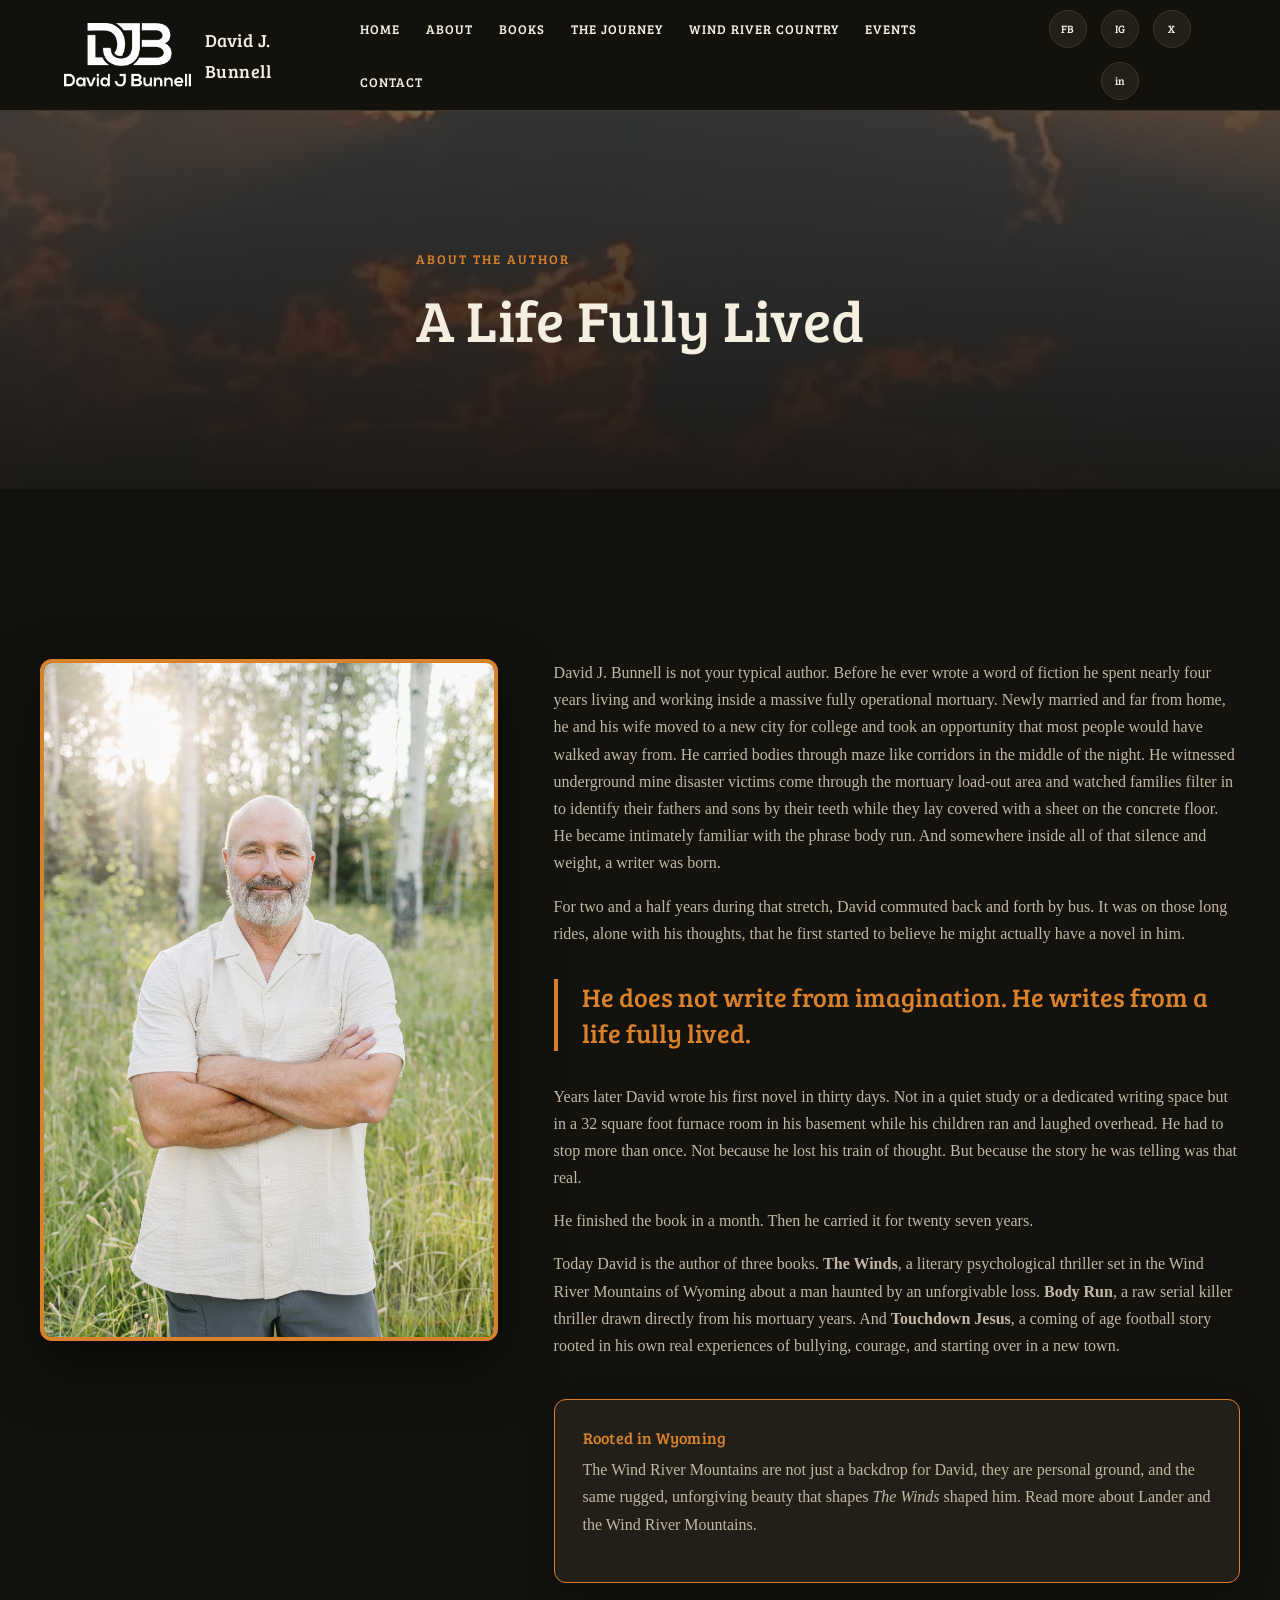
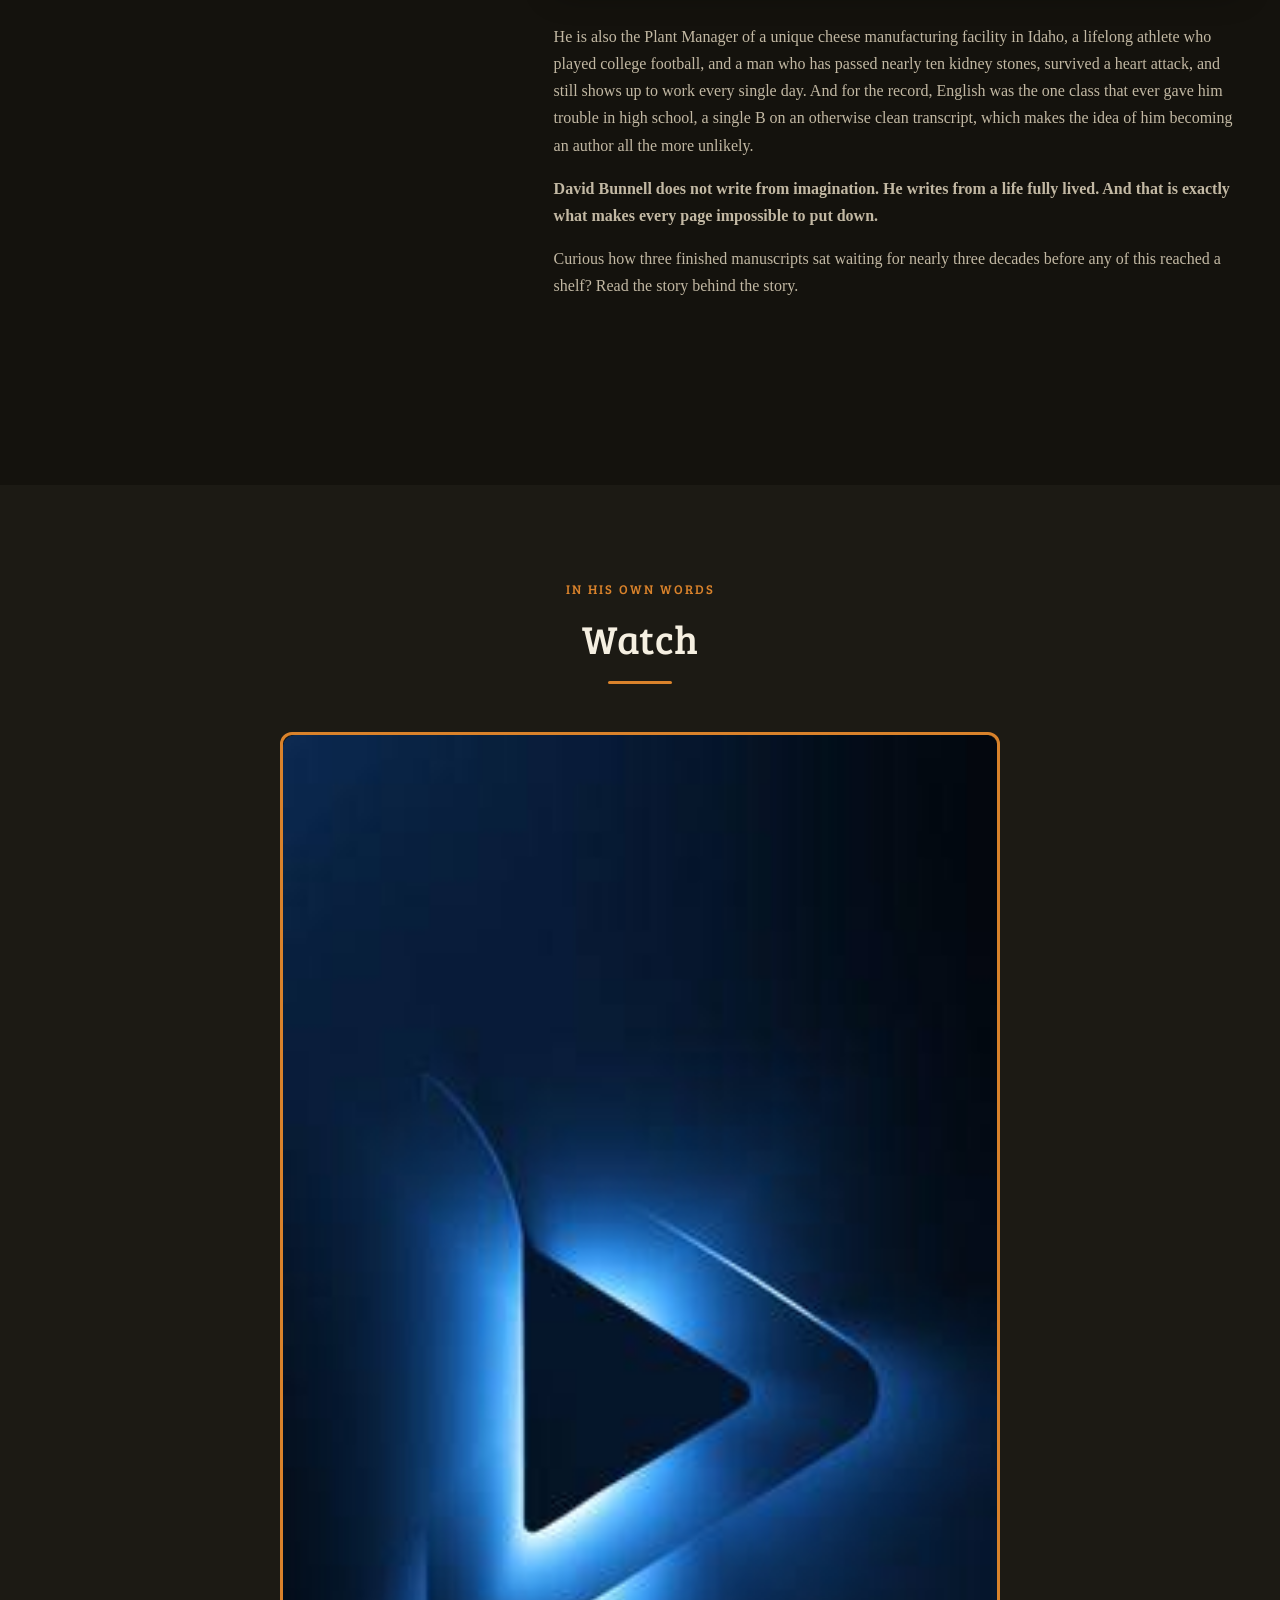
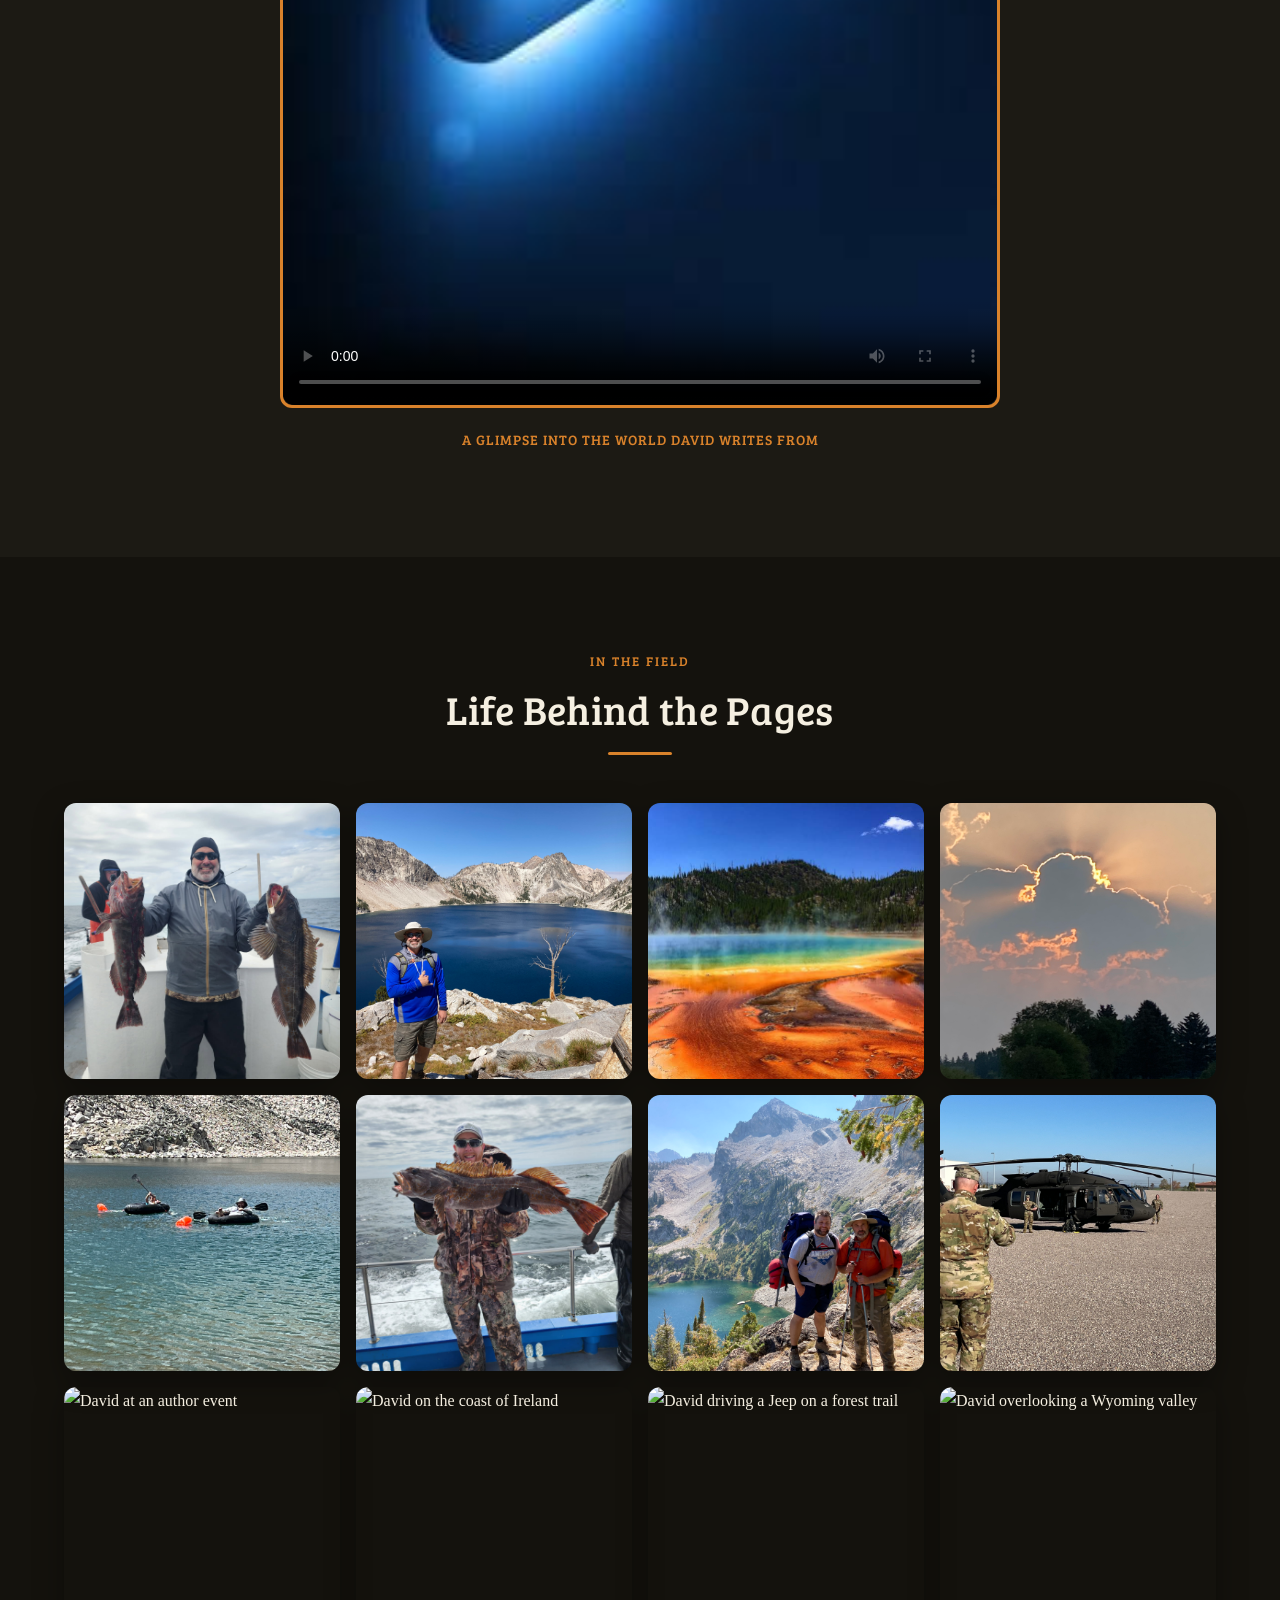
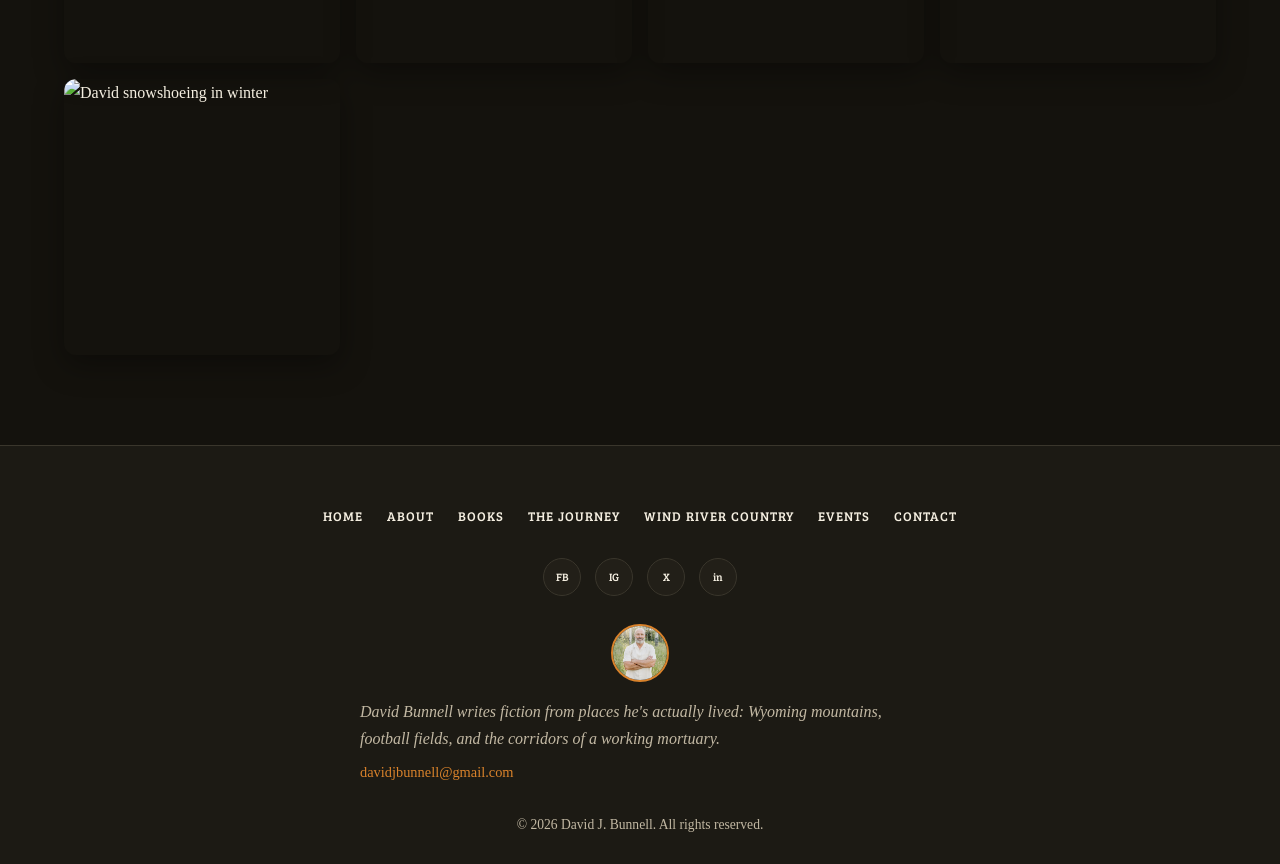
==== about.html @ b2208ab5 "Update about.html" ====
<!DOCTYPE html>
<html lang="en">
<head>
<meta charset="UTF-8">
<meta name="viewport" content="width=device-width, initial-scale=1.0">
<title>About David J. Bunnell | Author</title>
<meta name="description" content="From a working mortuary to the Wind River Mountains, the real life behind David J. Bunnell's novels.">
<link rel="stylesheet" href="styles.css">
</head>
<body>

<header class="site-header">
  <div class="container header-inner">
    <a href="index.html" class="logo">
      <img src="logo.png" alt="David J. Bunnell logo" class="logo-photo">
      <span class="logo-word">David J. Bunnell</span>
    </a>
    <nav class="main-nav" id="main-nav">
      <ul>
        <li><a href="index.html">Home</a></li>
        <li><a href="about.html">About</a></li>
        <li class="has-dropdown">
          <a href="books.html">Books</a>
          <ul class="dropdown">
            <li><a href="book-the-winds.html">The Winds</a></li>
            <li><a href="book-body-run.html">Body Run</a></li>
            <li><a href="book-touchdown-jesus.html">Touchdown Jesus</a></li>
          </ul>
        </li>
        <li><a href="the-journey.html">The Journey</a></li>
        <li><a href="lander-wind-rivers.html">Wind River Country</a></li>
        <li><a href="events.html">Events</a></li>
        <li><a href="contact.html">Contact</a></li>
      </ul>
    </nav>
    <div class="social-icons header-social">
      <a href="https://www.facebook.com/share/1HN6yEYTqN/?mibextid=wwXIfr" target="_blank" rel="noopener noreferrer">FB</a>
      <a href="https://www.instagram.com/authordavidbunnell?igsi=NWQ4emoxc3NoaTAx" target="_blank" rel="noopener noreferrer">IG</a>
      <a href="https://x.com/authorbunnell?s=11" target="_blank" rel="noopener noreferrer">X</a>
      <a href="https://www.linkedin.com/in/dave-bunnell-972948b?utm_source=share_via&utm_content=profile&utm_medium=member_ios" target="_blank" rel="noopener noreferrer">in</a>
    </div>
    <button class="hamburger" id="hamburger" aria-label="Toggle menu" aria-expanded="false">
      <span></span><span></span><span></span>
    </button>
  </div>
</header>

<section class="page-hero" style="background-image:url('wyoming-mountain-sunset.jpg');">
  <div class="container">
    <span class="eyebrow">About the Author</span>
    <h1>A Life Fully Lived</h1>
  </div>
</section>

<section>
  <div class="container about-hero reveal">
    <img src="david-bunnell-author-photo.png" alt="David J. Bunnell, author">
    <div>
      <p>David J. Bunnell is not your typical author. Before he ever wrote a word of fiction he spent nearly four years living and working inside a massive fully operational mortuary. Newly married and far from home, he and his wife moved to a new city for college and took an opportunity that most people would have walked away from. He carried bodies through maze like corridors in the middle of the night. He witnessed underground mine disaster victims come through the mortuary load-out area and watched families filter in to identify their fathers and sons by their teeth while they lay covered with a sheet on the concrete floor. He became intimately familiar with the phrase body run. And somewhere inside all of that silence and weight, a writer was born.</p>

      <p>For two and a half years during that stretch, David commuted back and forth by bus. It was on those long rides, alone with his thoughts, that he first started to believe he might actually have a novel in him.</p>

      <blockquote class="pull-quote">He does not write from imagination. He writes from a life fully lived.</blockquote>

      <p>Years later David wrote his first novel in thirty days. Not in a quiet study or a dedicated writing space but in a 32 square foot furnace room in his basement while his children ran and laughed overhead. He had to stop more than once. Not because he lost his train of thought. But because the story he was telling was that real.</p>

      <p>He finished the book in a month. Then he carried it for twenty seven years.</p>

      <p>Today David is the author of three books. <strong>The Winds</strong>, a literary psychological thriller set in the Wind River Mountains of Wyoming about a man haunted by an unforgivable loss. <strong>Body Run</strong>, a raw serial killer thriller drawn directly from his mortuary years. And <strong>Touchdown Jesus</strong>, a coming of age football story rooted in his own real experiences of bullying, courage, and starting over in a new town.</p>

      <div class="callout-box">
        <h4>Rooted in Wyoming</h4>
        <p>The Wind River Mountains are not just a backdrop for David, they are personal ground, and the same rugged, unforgiving beauty that shapes <em>The Winds</em> shaped him. <a href="lander-wind-rivers.html">Read more about Lander and the Wind River Mountains</a>.</p>
      </div>

      <p>He is also the Plant Manager of a unique cheese manufacturing facility in Idaho, a lifelong athlete who played college football, and a man who has passed nearly ten kidney stones, survived a heart attack, and still shows up to work every single day. And for the record, English was the one class that ever gave him trouble in high school, a single B on an otherwise clean transcript, which makes the idea of him becoming an author all the more unlikely.</p>

      <p><strong>David Bunnell does not write from imagination. He writes from a life fully lived. And that is exactly what makes every page impossible to put down.</strong></p>

      <p>Curious how three finished manuscripts sat waiting for nearly three decades before any of this reached a shelf? <a href="the-journey.html">Read the story behind the story</a>.</p>
    </div>
  </div>
</section>

<section class="section-alt">
  <div class="container reveal">
    <div class="section-head">
      <span class="eyebrow">In His Own Words</span>
      <h2>Watch</h2>
    </div>
    <div class="video-frame">
      <video controls preload="metadata" poster="vid.png">
        <source src="david.mp4" type="video/mp4">
        Your browser does not support the video tag.
      </video>
    </div>
    <p class="video-caption">A glimpse into the world David writes from</p>
  </div>
</section>

<section>
  <div class="container reveal">
    <div class="section-head">
      <span class="eyebrow">In the Field</span>
      <h2>Life Behind the Pages</h2>
    </div>
    <div class="gallery-grid">
      <img src="david-fishing-wyoming.jpg" alt="David fishing in Wyoming">
      <img src="david-backpacking-sawtooths.jpg" alt="Backpacking in the Sawtooths">
      <img src="yellowstone-rainbow.jpg" alt="Yellowstone rainbow">
      <img src="wyoming-mountain-sunset.jpg" alt="Wyoming mountain sunset">
      <img src="wind-river-mountains-landscape.jpg" alt="Wind River Mountains landscape">
      <img src="david-cheese-plant.jpg" alt="David at the cheese manufacturing plant">
      <img src="david-and-brother-outdoors.jpg" alt="David and his brother outdoors">
      <img src="wyoming-trail-landscape.jpg" alt="Wyoming trail landscape">
      <img src="david-suit-event.jpg" alt="David at an author event">
      <img src="david-ireland-beach.jpg" alt="David on the coast of Ireland">
      <img src="david-jeep-trail.jpg" alt="David driving a Jeep on a forest trail">
      <img src="david-mountain-overlook.jpg" alt="David overlooking a Wyoming valley">
      <img src="david-snowshoe-winter.jpg" alt="David snowshoeing in winter">
    </div>
  </div>
</section>

<footer class="site-footer">
  <div class="container footer-inner">
    <nav class="footer-nav">
      <ul>
        <li><a href="index.html">Home</a></li>
        <li><a href="about.html">About</a></li>
        <li><a href="books.html">Books</a></li>
        <li><a href="the-journey.html">The Journey</a></li>
        <li><a href="lander-wind-rivers.html">Wind River Country</a></li>
        <li><a href="events.html">Events</a></li>
        <li><a href="contact.html">Contact</a></li>
      </ul>
    </nav>
    <div class="social-icons">
      <a href="https://www.facebook.com/share/1HN6yEYTqN/?mibextid=wwXIfr" target="_blank" rel="noopener noreferrer">FB</a>
      <a href="https://www.instagram.com/authordavidbunnell?igsi=NWQ4emoxc3NoaTAx" target="_blank" rel="noopener noreferrer">IG</a>
      <a href="https://x.com/authorbunnell?s=11" target="_blank" rel="noopener noreferrer">X</a>
      <a href="https://www.linkedin.com/in/dave-bunnell-972948b?utm_source=share_via&utm_content=profile&utm_medium=member_ios" target="_blank" rel="noopener noreferrer">in</a>
    </div>
    <div class="footer-author">
      <img src="david-bunnell-author-photo.png" alt="David J. Bunnell">
      <div>
        <p class="footer-tagline">David Bunnell writes fiction from places he's actually lived: Wyoming mountains, football fields, and the corridors of a working mortuary.</p>
        <a href="mailto:davidjbunnell@gmail.com" class="footer-email">davidjbunnell@gmail.com</a>
      </div>
    </div>
    <p class="footer-copy">&copy; 2026 David J. Bunnell. All rights reserved.</p>
  </div>
</footer>

<script src="script.js"></script>
</body>
</html>
---- styles.css ----
/* ==========================================================================
   DAVID J. BUNNELL, AUTHOR WEBSITE
   Global Stylesheet, Dark Theme with Glow Accents
   ========================================================================== */

@import url('https://fonts.googleapis.com/css2?family=Bree+Serif&display=swap');

:root {
  --color-bg: #14120d;
  --color-bg-alt: #1c1a14;
  --color-bg-card: #221f18;
  --color-text: #f5efe1;
  --color-text-muted: #c2b8a3;
  --color-border: #3a362c;

  --color-accent: #d9822b;
  --color-accent-dark: #a8611f;
  --color-accent-text: #14120d;
  --color-accent-soft: rgba(217, 130, 43, 0.18);
  --color-accent-glow: rgba(217, 130, 43, 0.55);

  --font-heading: 'Bree Serif', Georgia, serif;
  --font-body: Georgia, 'Times New Roman', Times, serif;

  --container: 1200px;
  --radius: 12px;
  --radius-sm: 8px;
  --transition: 0.25s ease;
  --shadow-soft: 0 10px 30px rgba(0,0,0,0.35);
  --shadow-strong: 0 25px 60px rgba(0,0,0,0.55);
}

body.theme-winds {
  --color-accent: #4c7a52;
  --color-accent-dark: #365b3b;
  --color-accent-soft: rgba(76, 122, 82, 0.18);
  --color-accent-glow: rgba(76, 122, 82, 0.55);
}
body.theme-bodyrun {
  --color-accent: #9c3b3b;
  --color-accent-dark: #772c2c;
  --color-accent-soft: rgba(156, 59, 59, 0.18);
  --color-accent-glow: rgba(156, 59, 59, 0.55);
}
body.theme-touchdown {
  --color-accent: #d9822b;
  --color-accent-dark: #a8611f;
  --color-accent-soft: rgba(217, 130, 43, 0.18);
  --color-accent-glow: rgba(217, 130, 43, 0.55);
}

/* ---------------------------------------------------------------------- */
/* RESET & BASE                                                           */
/* ---------------------------------------------------------------------- */
*, *::before, *::after { box-sizing: border-box; margin: 0; padding: 0; }
html { scroll-behavior: smooth; }
body {
  font-family: var(--font-body);
  background: var(--color-bg);
  color: var(--color-text);
  line-height: 1.7;
  -webkit-font-smoothing: antialiased;
  overflow-x: hidden;
}
img { max-width: 100%; display: block; }
a { color: inherit; text-decoration: none; }
ul { list-style: none; }
button { font-family: inherit; cursor: pointer; border: none; background: none; }

h1, h2, h3, h4 {
  font-family: var(--font-heading);
  font-weight: 400;
  letter-spacing: 0.3px;
  line-height: 1.25;
  color: var(--color-text);
}
h1 { font-size: clamp(2.2rem, 5vw, 3.6rem); }
h2 { font-size: clamp(1.8rem, 4vw, 2.5rem); margin-bottom: 1rem; }
h3 { font-size: 1.4rem; margin-bottom: 0.6rem; }
p { margin-bottom: 1rem; color: var(--color-text-muted); }

.container {
  max-width: var(--container);
  margin: 0 auto;
  padding: 0 24px;
  position: relative;
  z-index: 1;
}
section { padding: 90px 0; position: relative; }
.section-alt { background: var(--color-bg-alt); }
.text-center { text-align: center; }

.eyebrow {
  display: inline-block;
  font-family: var(--font-heading);
  text-transform: uppercase;
  letter-spacing: 2px;
  font-size: 0.8rem;
  color: var(--color-accent);
  margin-bottom: 12px;
}

.section-head {
  text-align: center;
  max-width: 720px;
  margin: 0 auto 48px;
}
.section-head h2::after {
  content: '';
  display: block;
  width: 0;
  height: 3px;
  background: var(--color-accent);
  margin: 18px auto 0;
  border-radius: 3px;
  transition: width 0.9s ease;
}
.section-head.visible h2::after { width: 64px; }

/* ---------------------------------------------------------------------- */
/* SCROLL REVEAL                                                          */
/* ---------------------------------------------------------------------- */
.reveal {
  opacity: 0;
  transform: translateY(32px);
  transition: opacity 0.8s ease, transform 0.8s ease;
}
.reveal.visible {
  opacity: 1;
  transform: none;
}

/* ---------------------------------------------------------------------- */
/* BUTTONS                                                                */
/* ---------------------------------------------------------------------- */
.btn {
  display: inline-block;
  padding: 15px 32px;
  font-family: var(--font-heading);
  font-size: 0.95rem;
  letter-spacing: 0.5px;
  border-radius: var(--radius-sm);
  transition: all var(--transition);
  border: 2px solid transparent;
}
.btn-primary {
  background: var(--color-accent);
  color: var(--color-accent-text);
  box-shadow: 0 0 0 rgba(0,0,0,0);
}
.btn-primary:hover {
  background: var(--color-accent-dark);
  transform: translateY(-3px);
  box-shadow: 0 0 24px var(--color-accent-glow), 0 12px 24px rgba(0,0,0,0.35);
}
.btn-outline {
  border-color: var(--color-accent);
  color: var(--color-text);
}
.btn-outline:hover {
  background: var(--color-accent);
  color: var(--color-accent-text);
  transform: translateY(-3px);
  box-shadow: 0 0 20px var(--color-accent-glow);
}
.btn-row { display: flex; gap: 16px; flex-wrap: wrap; }

@keyframes pulseGlow {
  0%, 100% { box-shadow: 0 0 8px var(--color-accent-glow); }
  50% { box-shadow: 0 0 26px var(--color-accent-glow); }
}
.btn-glow {
  animation: pulseGlow 2.6s ease-in-out infinite;
}

/* ---------------------------------------------------------------------- */
/* HEADER / NAV                                                           */
/* ---------------------------------------------------------------------- */
.site-header {
  position: sticky;
  top: 0;
  z-index: 1000;
  background: rgba(20, 18, 13, 0.94);
  backdrop-filter: blur(6px);
  border-bottom: 1px solid var(--color-border);
}
.header-inner {
  display: flex;
  align-items: center;
  justify-content: space-between;
  padding-top: 10px;
  padding-bottom: 10px;
  gap: 20px;
}
.logo {
  display: flex;
  align-items: center;
  gap: 14px;
}
.logo {
  display: flex;
  align-items: center;
  gap: 14px;
  overflow: visible;
}
.logo {
  display: flex;
  align-items: center;
  gap: 14px;
}
.logo-photo {
  width: auto;
  height: 64px;
  border-radius: 0;
  object-fit: contain;
  border: none;
  box-shadow: none;
  display: block;
}
.logo:hover .logo-photo {
  transform: scale(1.04);
  transition: transform var(--transition);
}
.logo:hover .logo-photo {
  transform: scale(1.04);
}
.logo-word {
  font-family: var(--font-heading);
  font-size: 1.15rem;
  letter-spacing: 0.5px;
  color: var(--color-text);
}

.main-nav ul {
  display: flex;
  align-items: center;
  gap: 26px;
  flex-wrap: wrap;
}
.main-nav a {
  font-family: var(--font-heading);
  text-transform: uppercase;
  font-size: 0.8rem;
  letter-spacing: 1px;
  padding: 8px 0;
  position: relative;
  transition: color var(--transition);
  color: var(--color-text);
}
.main-nav a:hover { color: var(--color-accent); }

.has-dropdown { position: relative; }
.dropdown {
  position: absolute;
  top: 100%;
  left: 0;
  background: var(--color-bg-card);
  border: 1px solid var(--color-border);
  border-radius: var(--radius-sm);
  min-width: 200px;
  padding: 8px 0;
  opacity: 0;
  visibility: hidden;
  transform: translateY(8px);
  transition: all var(--transition);
  box-shadow: var(--shadow-strong);
}
.has-dropdown:hover .dropdown {
  opacity: 1;
  visibility: visible;
  transform: translateY(0);
}
.dropdown li a {
  display: block;
  padding: 10px 20px;
  text-transform: none;
  letter-spacing: 0;
  font-family: var(--font-body);
  font-size: 0.95rem;
}
.dropdown li a:hover { background: var(--color-bg-alt); }

.header-social { display: flex; flex-direction: row; gap: 10px; }

.social-icons {
  display: flex;
  flex-direction: row;
  align-items: center;
  justify-content: center;
  flex-wrap: wrap;
  gap: 14px;
}
.social-icons a {
  width: 38px;
  height: 38px;
  border: 1px solid var(--color-border);
  border-radius: 50%;
  display: flex;
  align-items: center;
  justify-content: center;
  font-size: 0.7rem;
  font-family: var(--font-heading);
  background: var(--color-bg-card);
  color: var(--color-text);
  transition: all var(--transition);
}
.social-icons a:hover {
  border-color: var(--color-accent);
  background: var(--color-accent);
  color: var(--color-accent-text);
  transform: translateY(-3px);
  box-shadow: 0 0 16px var(--color-accent-glow);
}

.hamburger {
  display: none;
  flex-direction: column;
  gap: 5px;
  width: 30px;
  z-index: 1100;
}
.hamburger span {
  height: 2px;
  width: 100%;
  background: var(--color-text);
  transition: all var(--transition);
}
.hamburger.active span:nth-child(1) { transform: rotate(45deg) translate(6px, 6px); }
.hamburger.active span:nth-child(2) { opacity: 0; }
.hamburger.active span:nth-child(3) { transform: rotate(-45deg) translate(6px, -6px); }

/* ---------------------------------------------------------------------- */
/* HERO                                                                   */
/* ---------------------------------------------------------------------- */
.hero {
  position: relative;
  min-height: 88vh;
  display: flex;
  align-items: center;
  overflow: hidden;
}
.hero::before {
  content: '';
  position: absolute;
  width: 560px;
  height: 560px;
  background: radial-gradient(circle, var(--color-accent-soft) 0%, transparent 70%);
  top: -140px;
  right: -140px;
  filter: blur(40px);
  animation: floatGlow 9s ease-in-out infinite;
  z-index: 0;
}
.hero::after {
  content: '';
  position: absolute;
  width: 420px;
  height: 420px;
  background: radial-gradient(circle, var(--color-accent-soft) 0%, transparent 70%);
  bottom: -160px;
  left: -120px;
  filter: blur(50px);
  animation: floatGlow 11s ease-in-out infinite reverse;
  z-index: 0;
}
@keyframes floatGlow {
  0%, 100% { transform: translate(0, 0); }
  50% { transform: translate(-30px, 30px); }
}
.hero-flex {
  display: grid;
  grid-template-columns: 1.3fr 1fr;
  gap: 56px;
  align-items: center;
  position: relative;
  z-index: 1;
}
.hero-content { animation: fadeInUp 1s ease both; }
.hero-content h1 { margin-bottom: 20px; }
.hero-content p { font-size: 1.1rem; color: var(--color-text); max-width: 620px; }
.hero-content .btn-row { margin-top: 28px; }

.hero-photo-frame {
  animation: fadeInUp 1.2s ease both;
  animation-delay: 0.15s;
  position: relative;
}
.hero-photo-frame img {
  border-radius: var(--radius);
  box-shadow: var(--shadow-strong);
  border: 4px solid var(--color-accent);
  animation: photoGlow 4s ease-in-out infinite;
}
@keyframes photoGlow {
  0%, 100% { box-shadow: var(--shadow-strong), 0 0 18px var(--color-accent-glow); }
  50% { box-shadow: var(--shadow-strong), 0 0 34px var(--color-accent-glow); }
}

@keyframes fadeInUp {
  from { opacity: 0; transform: translateY(24px); }
  to { opacity: 1; transform: translateY(0); }
}

.page-hero {
  position: relative;
  min-height: 42vh;
  padding: 60px 0;
  background-size: cover;
  background-position: center;
  display: flex;
  align-items: center;
}
.page-hero::before {
  content: '';
  position: absolute;
  inset: 0;
  background: linear-gradient(180deg, rgba(10,9,6,0.6) 0%, rgba(10,9,6,0.88) 100%);
}
.page-hero .container { position: relative; z-index: 2; }

/* ---------------------------------------------------------------------- */
/* CARDS, BOOKS, GALLERY                                                  */
/* ---------------------------------------------------------------------- */
.card-grid {
  display: grid;
  grid-template-columns: repeat(3, 1fr);
  gap: 32px;
  margin-top: 48px;
}
.book-card {
  position: relative;
  background: var(--color-bg-card);
  border: 1px solid var(--color-border);
  border-radius: var(--radius);
  overflow: hidden;
  box-shadow: var(--shadow-soft);
  transition: transform var(--transition), box-shadow var(--transition);
}
.book-card:hover {
  transform: translateY(-8px);
  box-shadow: var(--shadow-strong), 0 0 22px var(--color-accent-soft);
}
.book-card::after {
  content: '';
  position: absolute;
  top: 0; left: -75%;
  width: 50%; height: 100%;
  background: linear-gradient(120deg, transparent, rgba(255,255,255,0.12), transparent);
  transform: skewX(-20deg);
  transition: left 0.75s ease;
  pointer-events: none;
}
.book-card:hover::after { left: 125%; }
.book-card img { width: 100%; aspect-ratio: 2/3; object-fit: cover; }
.book-card-body { padding: 26px; }
.book-card-body h3 { color: var(--color-text); }
.book-card-body p { font-size: 0.95rem; }

.feature-block {
  display: grid;
  grid-template-columns: 1fr 1.4fr;
  gap: 56px;
  align-items: center;
  padding: 64px 0;
  border-bottom: 1px solid var(--color-border);
}
.feature-block.reverse { grid-template-columns: 1.4fr 1fr; }
.feature-block.reverse .feature-image { order: 2; }
.feature-image img {
  border-radius: var(--radius);
  box-shadow: var(--shadow-strong);
}
.feature-text .tagline {
  font-style: italic;
  color: var(--color-accent);
  font-size: 1.1rem;
  margin-bottom: 16px;
}

/* ---------------------------------------------------------------------- */
/* TESTIMONIALS                                                           */
/* ---------------------------------------------------------------------- */
.testimonial-strip {
  display: grid;
  grid-template-columns: repeat(3, 1fr);
  gap: 28px;
  margin-top: 40px;
}
.testimonial-card {
  position: relative;
  background: var(--color-bg-card);
  border-left: 3px solid var(--color-accent);
  padding: 32px 26px 26px;
  border-radius: var(--radius);
  box-shadow: var(--shadow-soft);
  transition: box-shadow var(--transition);
}
.testimonial-card:hover {
  box-shadow: var(--shadow-soft), 0 0 18px var(--color-accent-soft);
}
.testimonial-card::before {
  content: '\201C';
  font-family: var(--font-heading);
  font-size: 3rem;
  color: var(--color-accent);
  opacity: 0.5;
  position: absolute;
  top: 4px;
  left: 20px;
  line-height: 1;
}
.testimonial-card p {
  font-style: italic;
  color: var(--color-text);
  margin-bottom: 12px;
}
.testimonial-card .book-tag {
  font-family: var(--font-heading);
  text-transform: uppercase;
  font-size: 0.75rem;
  letter-spacing: 1px;
  color: var(--color-accent);
}

/* ---------------------------------------------------------------------- */
/* VIDEO SECTION                                                          */
/* ---------------------------------------------------------------------- */
.video-frame {
  position: relative;
  max-width: 720px;
  margin: 0 auto;
  border-radius: var(--radius);
  overflow: hidden;
  border: 3px solid var(--color-accent);
  animation: videoGlow 3.5s ease-in-out infinite;
}
@keyframes videoGlow {
  0%, 100% { box-shadow: var(--shadow-strong), 0 0 20px var(--color-accent-glow); }
  50% { box-shadow: var(--shadow-strong), 0 0 40px var(--color-accent-glow); }
}
.video-frame video {
  width: 100%;
  display: block;
  border-radius: var(--radius);
  background: #000;
}
.video-caption {
  text-align: center;
  font-family: var(--font-heading);
  color: var(--color-accent);
  margin-top: 20px;
  letter-spacing: 1px;
  text-transform: uppercase;
  font-size: 0.85rem;
}

/* ---------------------------------------------------------------------- */
/* ABOUT / JOURNEY / LANDER PAGES                                         */
/* ---------------------------------------------------------------------- */
.about-hero {
  display: grid;
  grid-template-columns: 1fr 1.5fr;
  gap: 56px;
  align-items: start;
  padding: 80px 0;
}
.about-hero img {
  border-radius: var(--radius);
  box-shadow: var(--shadow-strong);
  border: 4px solid var(--color-accent);
  position: sticky;
  top: 120px;
}
.pull-quote {
  font-family: var(--font-heading);
  font-size: 1.6rem;
  color: var(--color-accent);
  border-left: 4px solid var(--color-accent);
  padding-left: 24px;
  margin: 32px 0;
  line-height: 1.4;
}
.gallery-grid {
  display: grid;
  grid-template-columns: repeat(4, 1fr);
  gap: 16px;
  margin-top: 32px;
}
.gallery-grid img {
  aspect-ratio: 1;
  object-fit: cover;
  border-radius: var(--radius);
  transition: transform var(--transition), box-shadow var(--transition);
  box-shadow: var(--shadow-soft);
}
.gallery-grid img:hover {
  transform: scale(1.04);
  box-shadow: var(--shadow-soft), 0 0 16px var(--color-accent-soft);
}

.callout-box {
  background: var(--color-bg-card);
  border: 1px solid var(--color-accent);
  border-radius: var(--radius);
  padding: 28px;
  margin: 40px 0;
  box-shadow: var(--shadow-soft);
}
.callout-box h4 { color: var(--color-accent); margin-bottom: 8px; }

.single-col {
  max-width: 780px;
  margin: 0 auto;
  padding: 80px 24px;
}
.info-grid {
  display: grid;
  grid-template-columns: repeat(2, 1fr);
  gap: 32px;
  margin: 40px 0;
}
.info-card {
  background: var(--color-bg-card);
  border: 1px solid var(--color-border);
  border-radius: var(--radius);
  padding: 28px;
  transition: box-shadow var(--transition);
}
.info-card:hover { box-shadow: 0 0 18px var(--color-accent-soft); }
.info-card h4 { color: var(--color-accent); }

/* ---------------------------------------------------------------------- */
/* BOOK DETAIL PAGES                                                      */
/* ---------------------------------------------------------------------- */
.book-detail {
  display: grid;
  grid-template-columns: 0.9fr 1.4fr;
  gap: 56px;
  padding: 80px 0;
}
.book-detail-cover img {
  border-radius: var(--radius);
  box-shadow: var(--shadow-strong);
  position: sticky;
  top: 120px;
}
.book-meta {
  font-size: 0.9rem;
  color: var(--color-text-muted);
  margin: 20px 0;
  padding: 16px 0;
  border-top: 1px solid var(--color-border);
  border-bottom: 1px solid var(--color-border);
}
.sidebar-box {
  background: var(--color-bg-card);
  border-left: 3px solid var(--color-accent);
  padding: 24px;
  margin: 32px 0;
  border-radius: var(--radius);
  box-shadow: var(--shadow-soft);
}
.sidebar-box h4 { color: var(--color-accent); }

/* ---------------------------------------------------------------------- */
/* EVENTS                                                                 */
/* ---------------------------------------------------------------------- */
.events-list {
  display: flex;
  flex-direction: column;
  gap: 24px;
  margin-top: 40px;
}
.event-card {
  display: grid;
  grid-template-columns: 160px 1fr;
  gap: 28px;
  background: var(--color-bg-card);
  border: 1px solid var(--color-border);
  border-radius: var(--radius);
  padding: 28px;
  align-items: center;
  box-shadow: var(--shadow-soft);
  transition: box-shadow var(--transition);
}
.event-card:not(.empty):hover { box-shadow: var(--shadow-soft), 0 0 18px var(--color-accent-soft); }
.event-card.empty {
  border-style: dashed;
  opacity: 0.55;
  box-shadow: none;
}
.event-date {
  font-family: var(--font-heading);
  font-size: 1.3rem;
  color: var(--color-accent);
  text-align: center;
}
.event-date span { display: block; font-size: 0.8rem; color: var(--color-text-muted); text-transform: uppercase; }

/* ---------------------------------------------------------------------- */
/* CONTACT / FORM                                                         */
/* ---------------------------------------------------------------------- */
.contact-layout {
  display: grid;
  grid-template-columns: 1fr 1fr;
  gap: 56px;
  padding: 60px 0;
}
.form-group { margin-bottom: 20px; }
.form-group label {
  display: block;
  font-family: var(--font-heading);
  text-transform: uppercase;
  font-size: 0.8rem;
  letter-spacing: 1px;
  margin-bottom: 8px;
  color: var(--color-text-muted);
}
.form-group input,
.form-group textarea {
  width: 100%;
  padding: 14px;
  background: var(--color-bg-card);
  border: 1px solid var(--color-border);
  border-radius: var(--radius-sm);
  color: var(--color-text);
  font-family: var(--font-body);
  font-size: 1rem;
  transition: border-color var(--transition), box-shadow var(--transition);
}
.form-group input:focus,
.form-group textarea:focus {
  outline: none;
  border-color: var(--color-accent);
  box-shadow: 0 0 12px var(--color-accent-soft);
}
.contact-info h3 { margin-top: 32px; }
.contact-photo {
  width: 120px;
  height: 120px;
  border-radius: 50%;
  object-fit: cover;
  border: 3px solid var(--color-accent);
  margin-bottom: 20px;
  box-shadow: var(--shadow-soft);
}
.contact-email {
  display: inline-block;
  margin-top: 8px;
  color: var(--color-accent);
  font-family: var(--font-heading);
  font-size: 0.95rem;
  transition: color var(--transition);
}
.contact-email:hover { color: var(--color-accent-dark); text-decoration: underline; }

/* ---------------------------------------------------------------------- */
/* CTA BANNER                                                             */
/* ---------------------------------------------------------------------- */
.cta-banner {
  background: var(--color-accent);
  color: var(--color-accent-text);
  text-align: center;
  padding: 64px 0;
}
.cta-banner h2 { color: var(--color-accent-text); }
.cta-banner h2::after { background: var(--color-accent-text); width: 64px; }
.cta-banner .btn-outline {
  border-color: var(--color-accent-text);
  color: var(--color-accent-text);
}
.cta-banner .btn-outline:hover {
  background: var(--color-accent-text);
  color: var(--color-accent);
  box-shadow: 0 0 20px rgba(0,0,0,0.25);
}

/* ---------------------------------------------------------------------- */
/* FOOTER                                                                 */
/* ---------------------------------------------------------------------- */
.site-footer {
  background: var(--color-bg-alt);
  border-top: 1px solid var(--color-border);
  padding: 56px 0 28px;
}
.footer-inner {
  display: flex;
  flex-direction: column;
  align-items: center;
  gap: 28px;
  text-align: center;
}
.footer-nav ul {
  display: flex;
  gap: 24px;
  flex-wrap: wrap;
  justify-content: center;
}
.footer-nav a {
  font-family: var(--font-heading);
  text-transform: uppercase;
  font-size: 0.8rem;
  letter-spacing: 1px;
  color: var(--color-text);
}
.footer-nav a:hover { color: var(--color-accent); }

.footer-author {
  display: flex;
  align-items: center;
  gap: 16px;
  justify-content: center;
  flex-wrap: wrap;
  text-align: left;
  max-width: 560px;
}
.footer-author img {
  width: 58px;
  height: 58px;
  border-radius: 50%;
  object-fit: cover;
  border: 2px solid var(--color-accent);
  flex-shrink: 0;
}
.footer-tagline {
  font-style: italic;
  color: var(--color-text-muted);
  margin: 0 0 6px;
}
.footer-email {
  color: var(--color-accent);
  font-size: 0.9rem;
  transition: color var(--transition);
}
.footer-email:hover { color: var(--color-accent-dark); text-decoration: underline; }
.footer-copy {
  font-size: 0.85rem;
  color: var(--color-text-muted);
  margin: 0;
}

/* ---------------------------------------------------------------------- */
/* RESPONSIVE                                                             */
/* ---------------------------------------------------------------------- */
@media (max-width: 900px) {
  .card-grid, .testimonial-strip, .info-grid { grid-template-columns: 1fr; }
  .feature-block, .feature-block.reverse { grid-template-columns: 1fr; }
  .feature-block.reverse .feature-image { order: 0; }
  .about-hero, .book-detail, .contact-layout, .hero-flex {
    grid-template-columns: 1fr;
  }
  .hero-flex { text-align: center; }
  .hero-content p { margin-left: auto; margin-right: auto; }
  .hero-photo-frame { max-width: 320px; margin: 0 auto; }
  .about-hero img, .book-detail-cover img { position: static; max-width: 320px; margin: 0 auto; }
  .gallery-grid { grid-template-columns: repeat(2, 1fr); }
  .event-card { grid-template-columns: 1fr; text-align: center; }
}

@media (max-width: 768px) {
  .main-nav {
    position: fixed;
    top: 0;
    right: -100%;
    width: 280px;
    height: 100vh;
    background: var(--color-bg-card);
    flex-direction: column;
    padding: 100px 32px;
    transition: right var(--transition);
    z-index: 1050;
    box-shadow: var(--shadow-strong);
  }
  .main-nav.active { right: 0; }
  .main-nav ul { flex-direction: column; align-items: flex-start; gap: 20px; }
  .dropdown { position: static; opacity: 1; visibility: visible; transform: none; display: none; border: none; background: none; padding-left: 16px; box-shadow: none; }
  .has-dropdown.active .dropdown { display: block; }
  .header-social { display: none; }
  .hamburger { display: flex; }
  .logo-word { font-size: 1rem; }
}
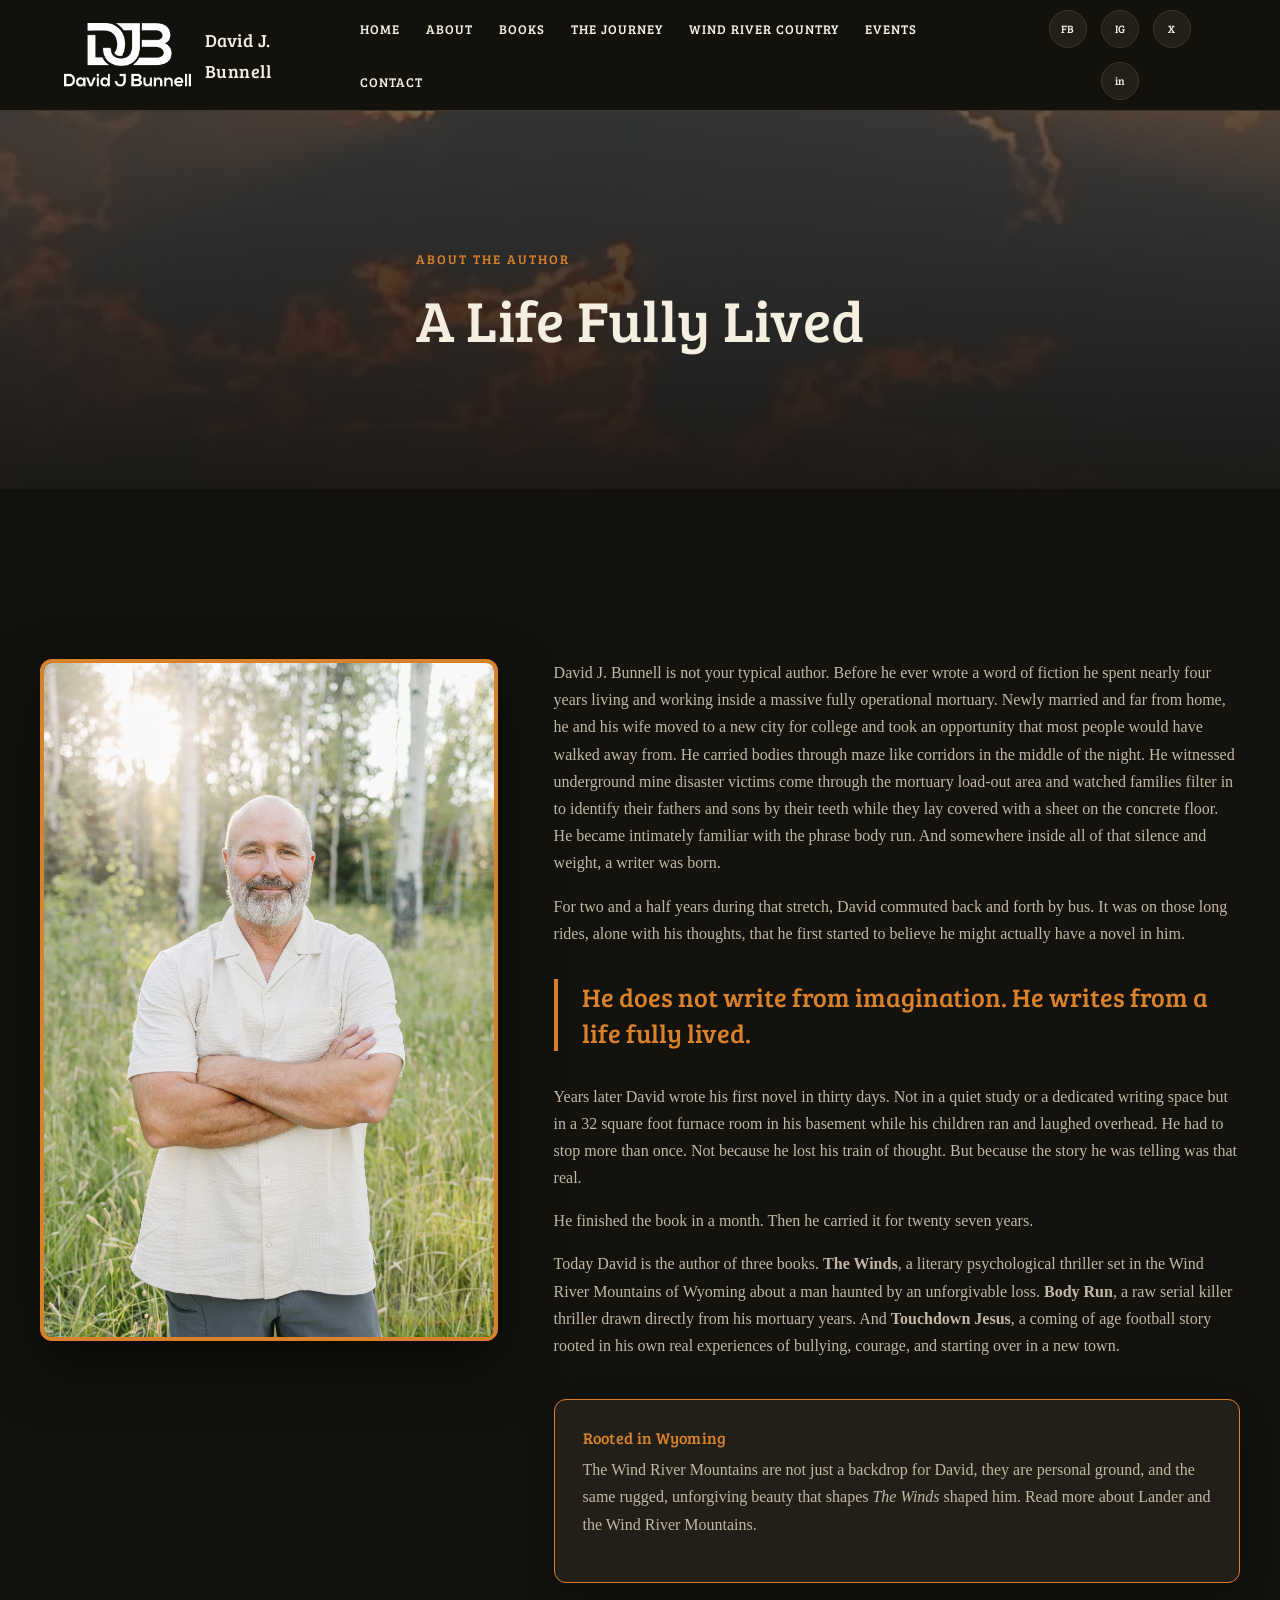
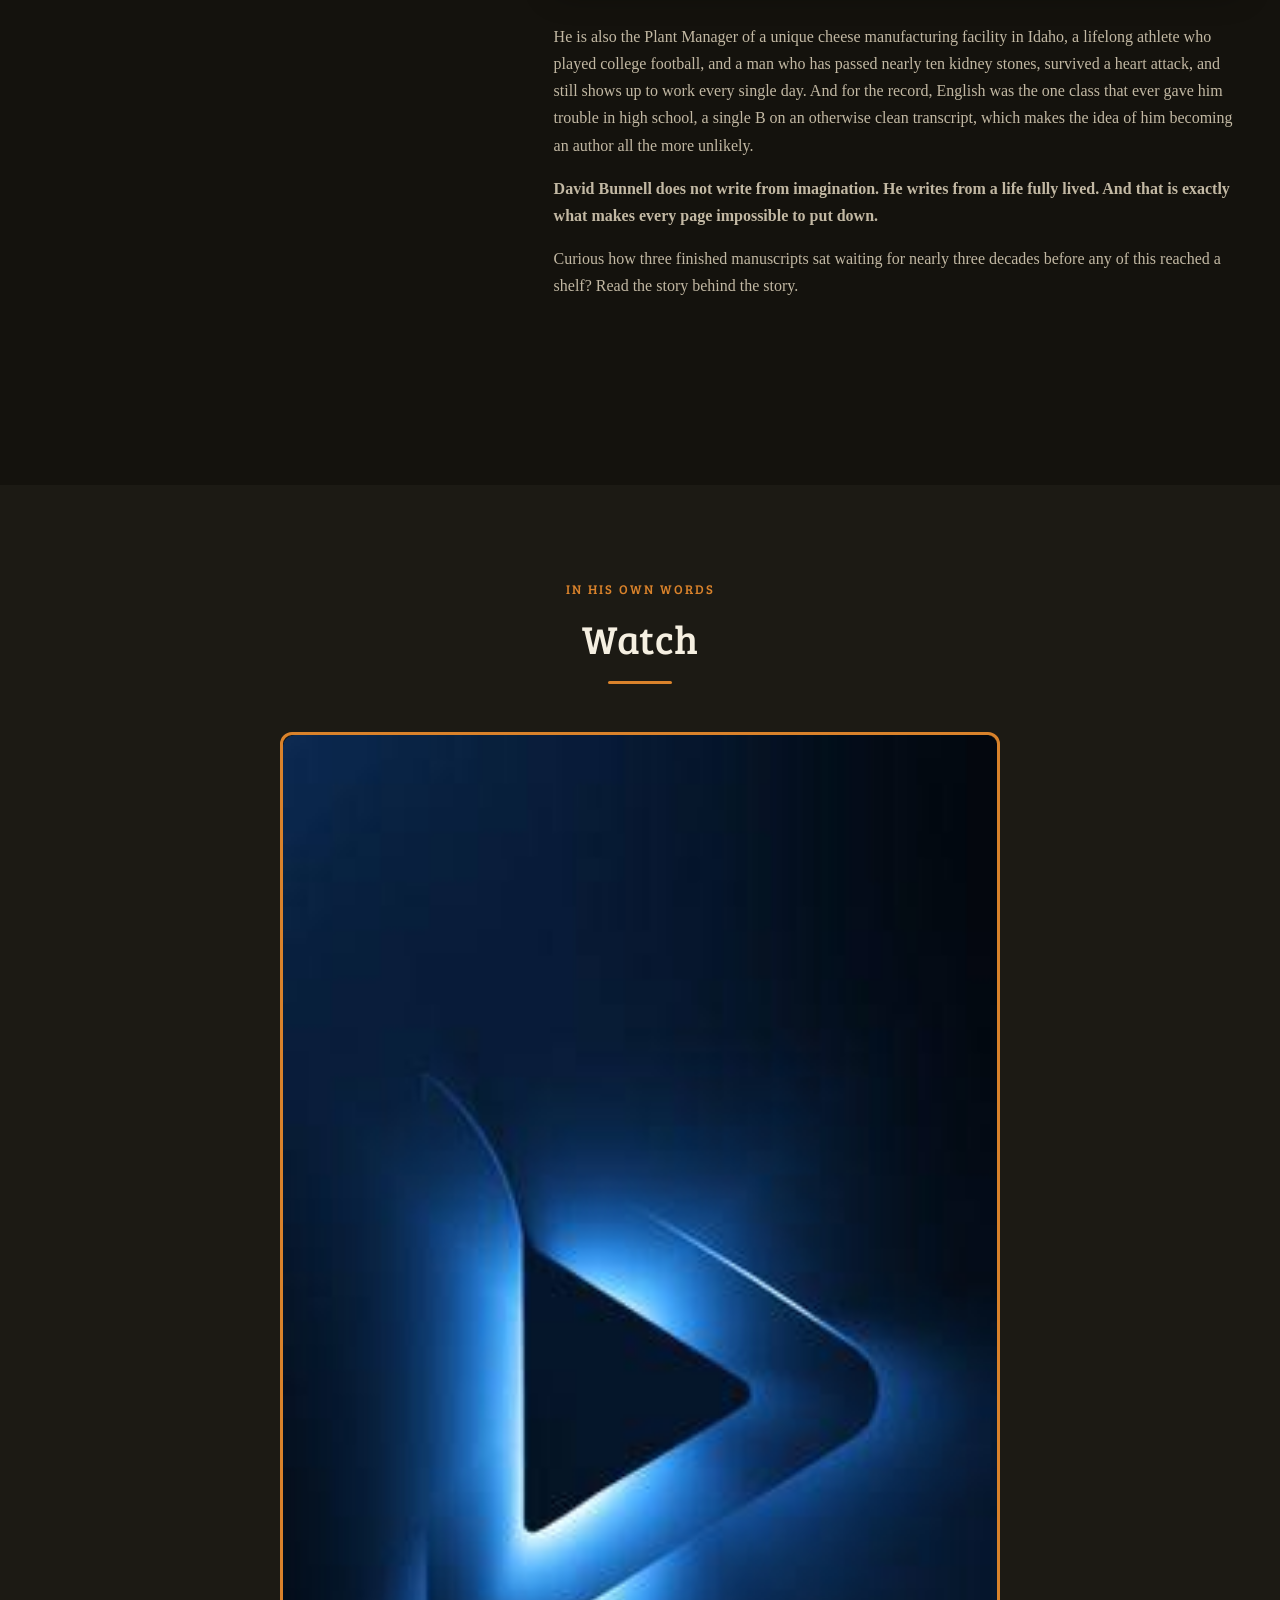
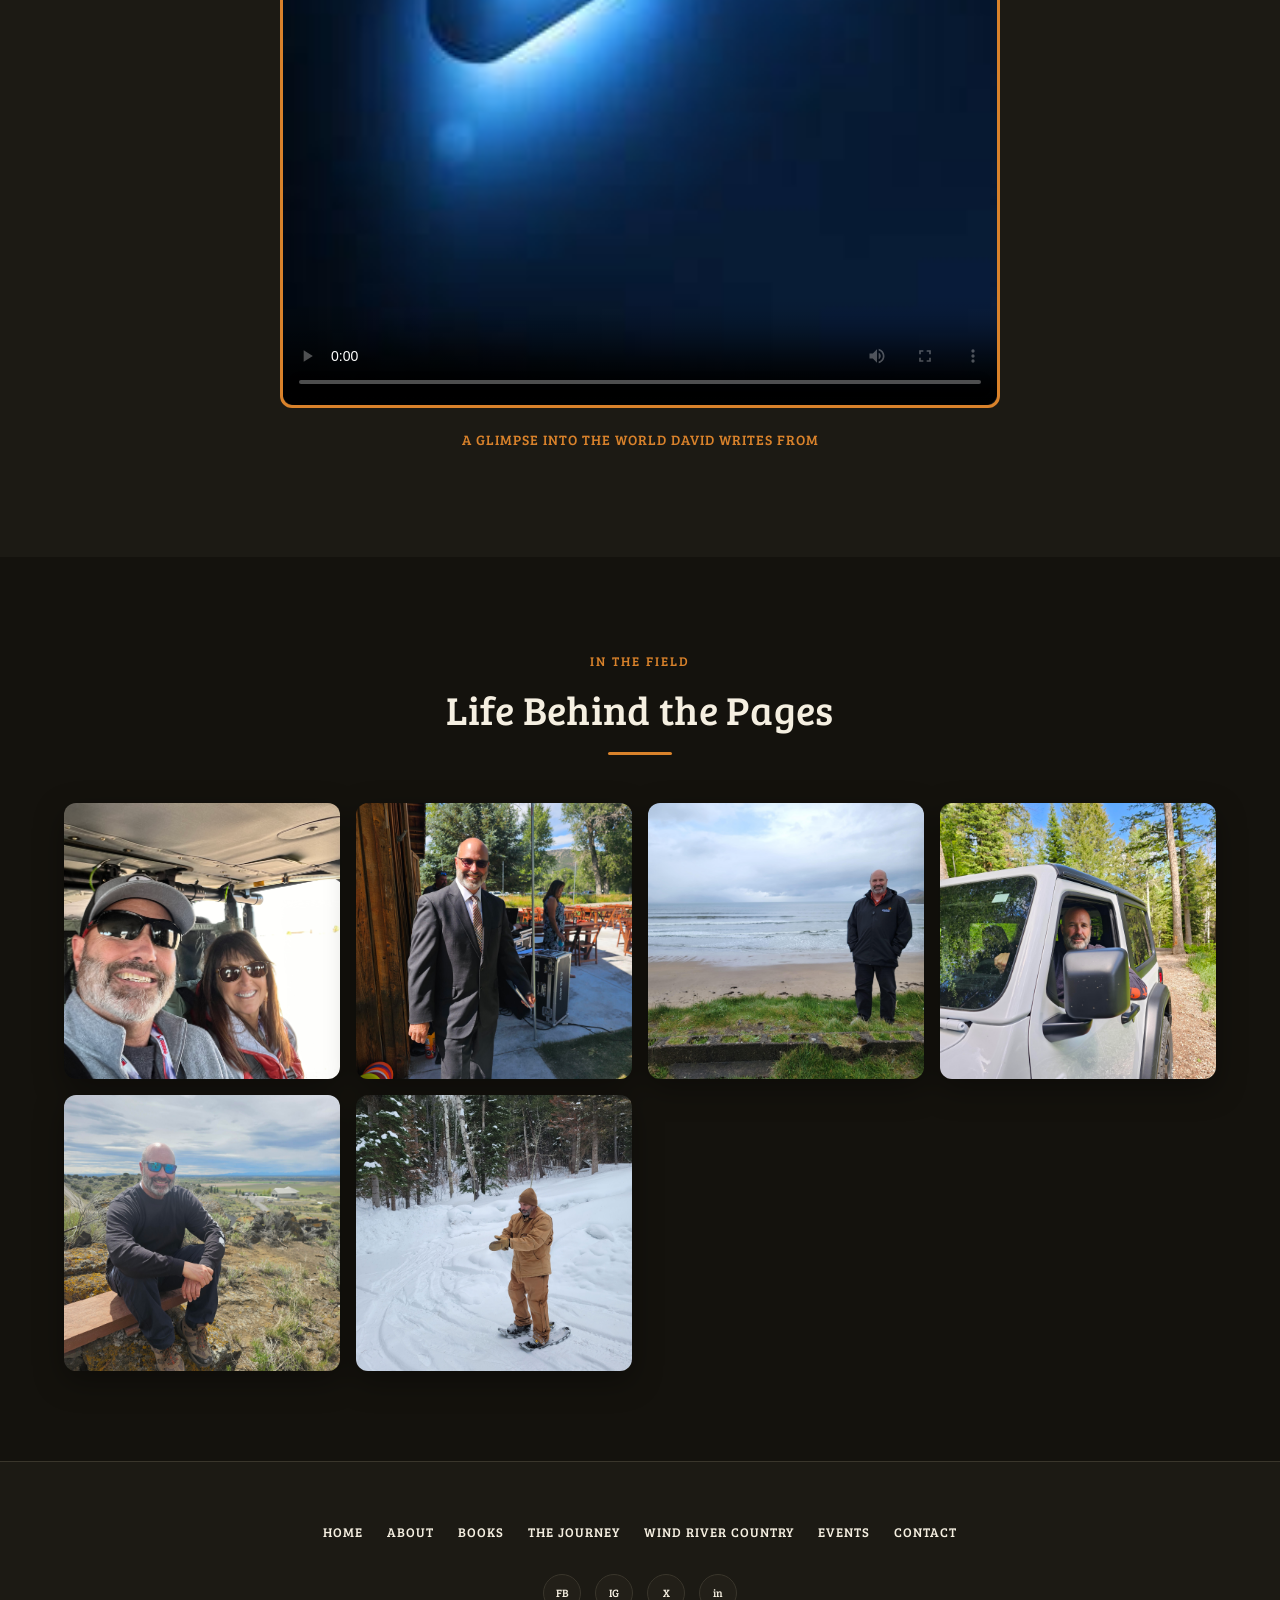
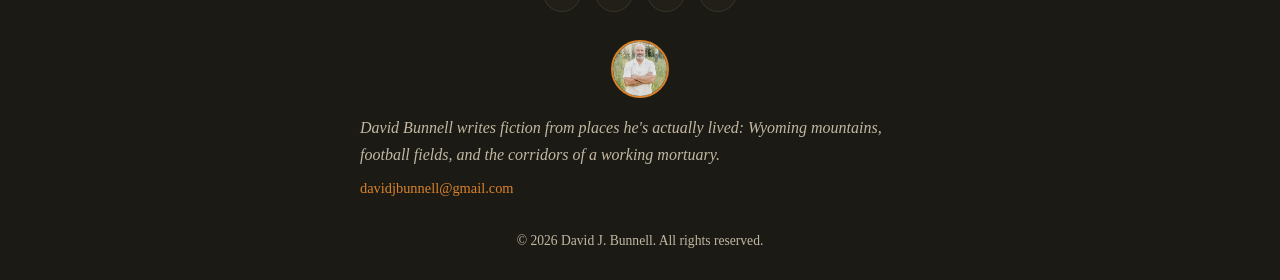
==== commit bd446ba4: "Update about.html" ====
--- a/about.html
+++ b/about.html
@@ -105,14 +105,7 @@
       <h2>Life Behind the Pages</h2>
     </div>
     <div class="gallery-grid">
-      <img src="david-fishing-wyoming.jpg" alt="David fishing in Wyoming">
-      <img src="david-backpacking-sawtooths.jpg" alt="Backpacking in the Sawtooths">
-      <img src="yellowstone-rainbow.jpg" alt="Yellowstone rainbow">
-      <img src="wyoming-mountain-sunset.jpg" alt="Wyoming mountain sunset">
-      <img src="wind-river-mountains-landscape.jpg" alt="Wind River Mountains landscape">
-      <img src="david-cheese-plant.jpg" alt="David at the cheese manufacturing plant">
-      <img src="david-and-brother-outdoors.jpg" alt="David and his brother outdoors">
-      <img src="wyoming-trail-landscape.jpg" alt="Wyoming trail landscape">
+      <img src="IMG_2788 (1).jpg" alt="David fishing in Wyoming">
       <img src="david-suit-event.jpg" alt="David at an author event">
       <img src="david-ireland-beach.jpg" alt="David on the coast of Ireland">
       <img src="david-jeep-trail.jpg" alt="David driving a Jeep on a forest trail">
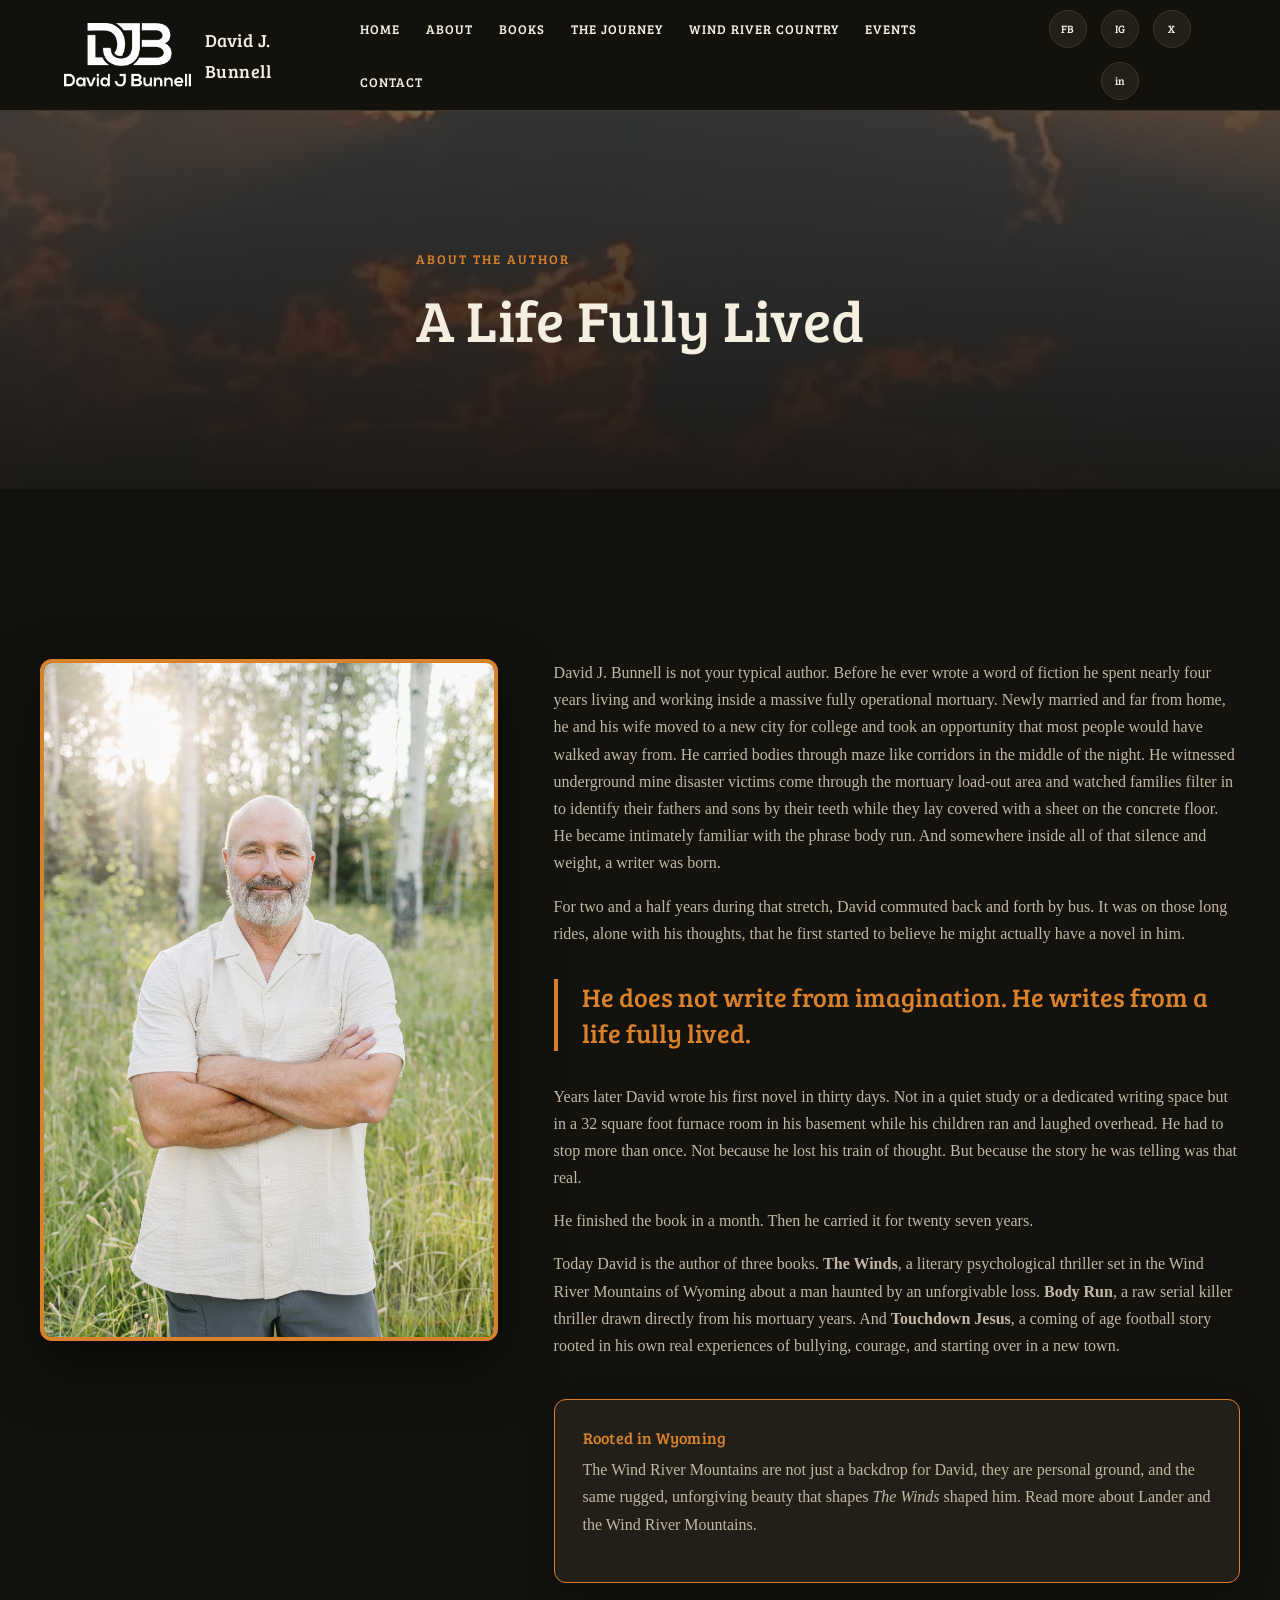
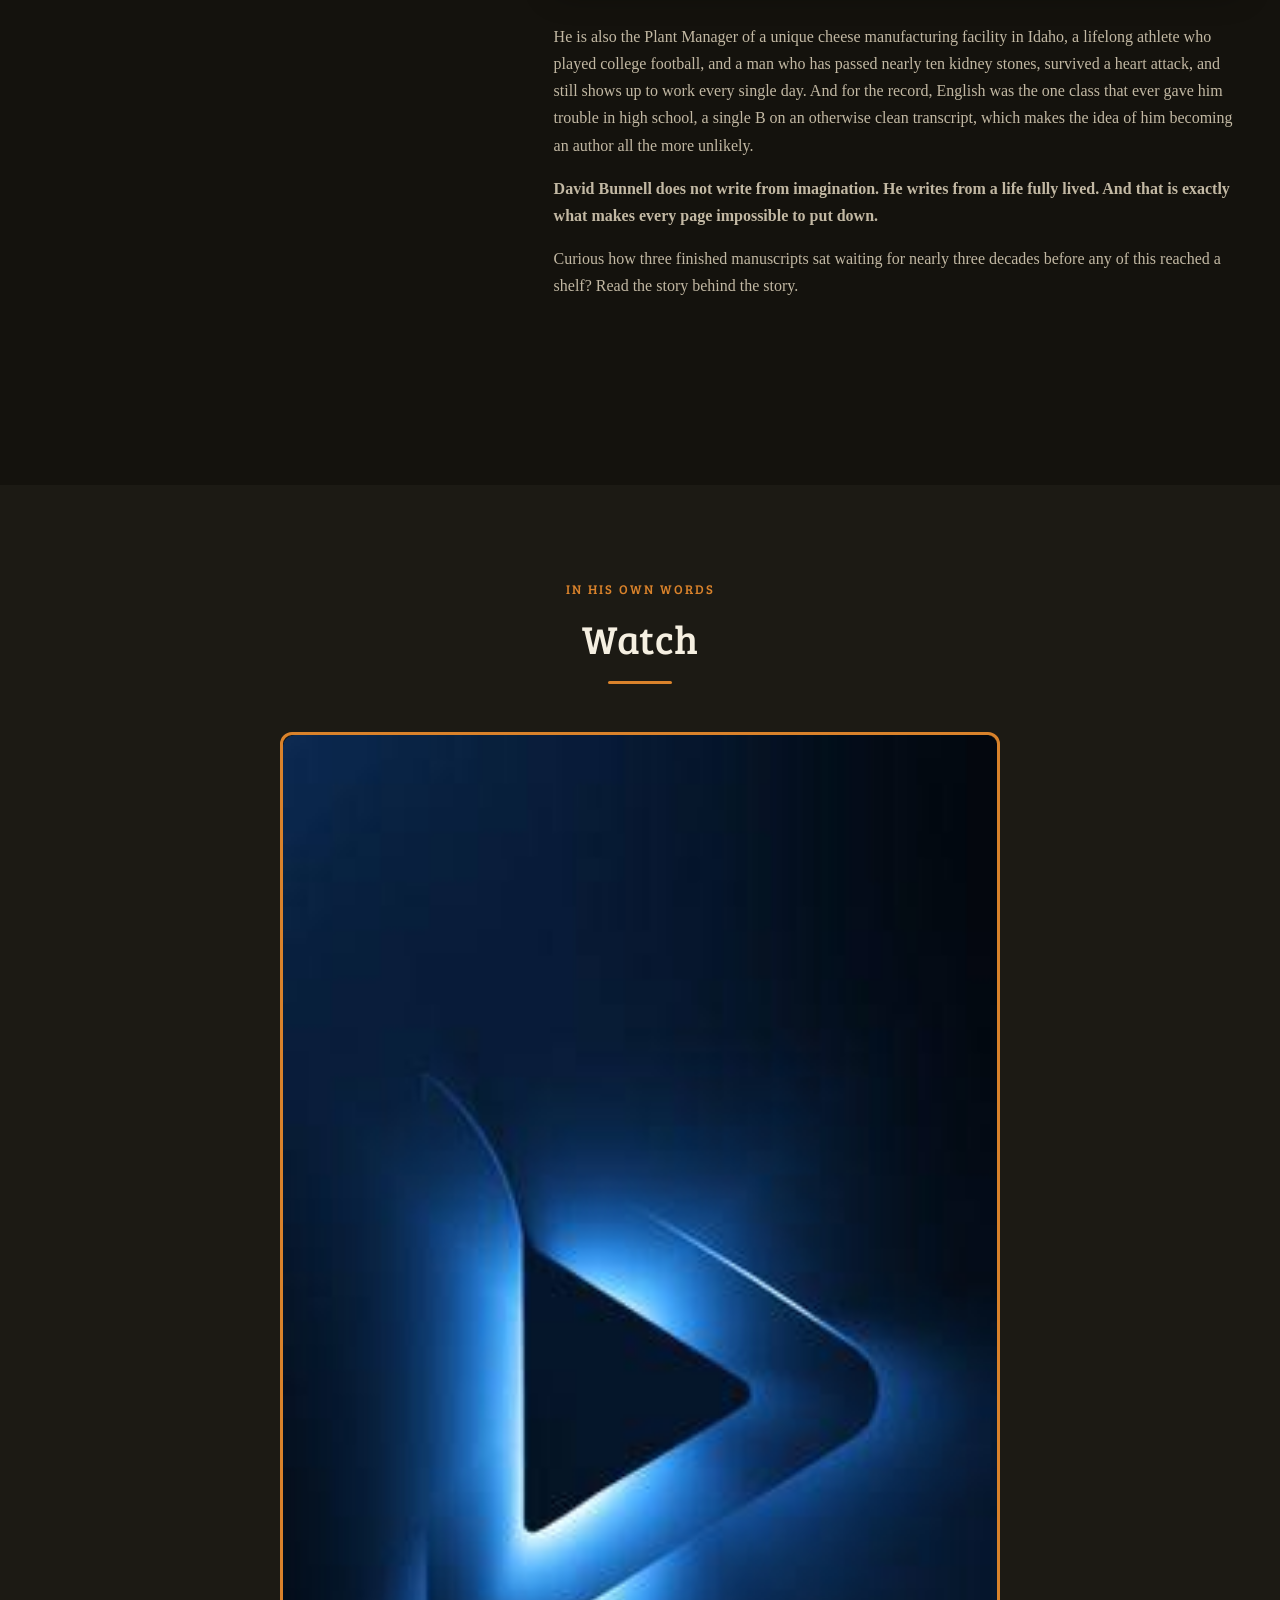
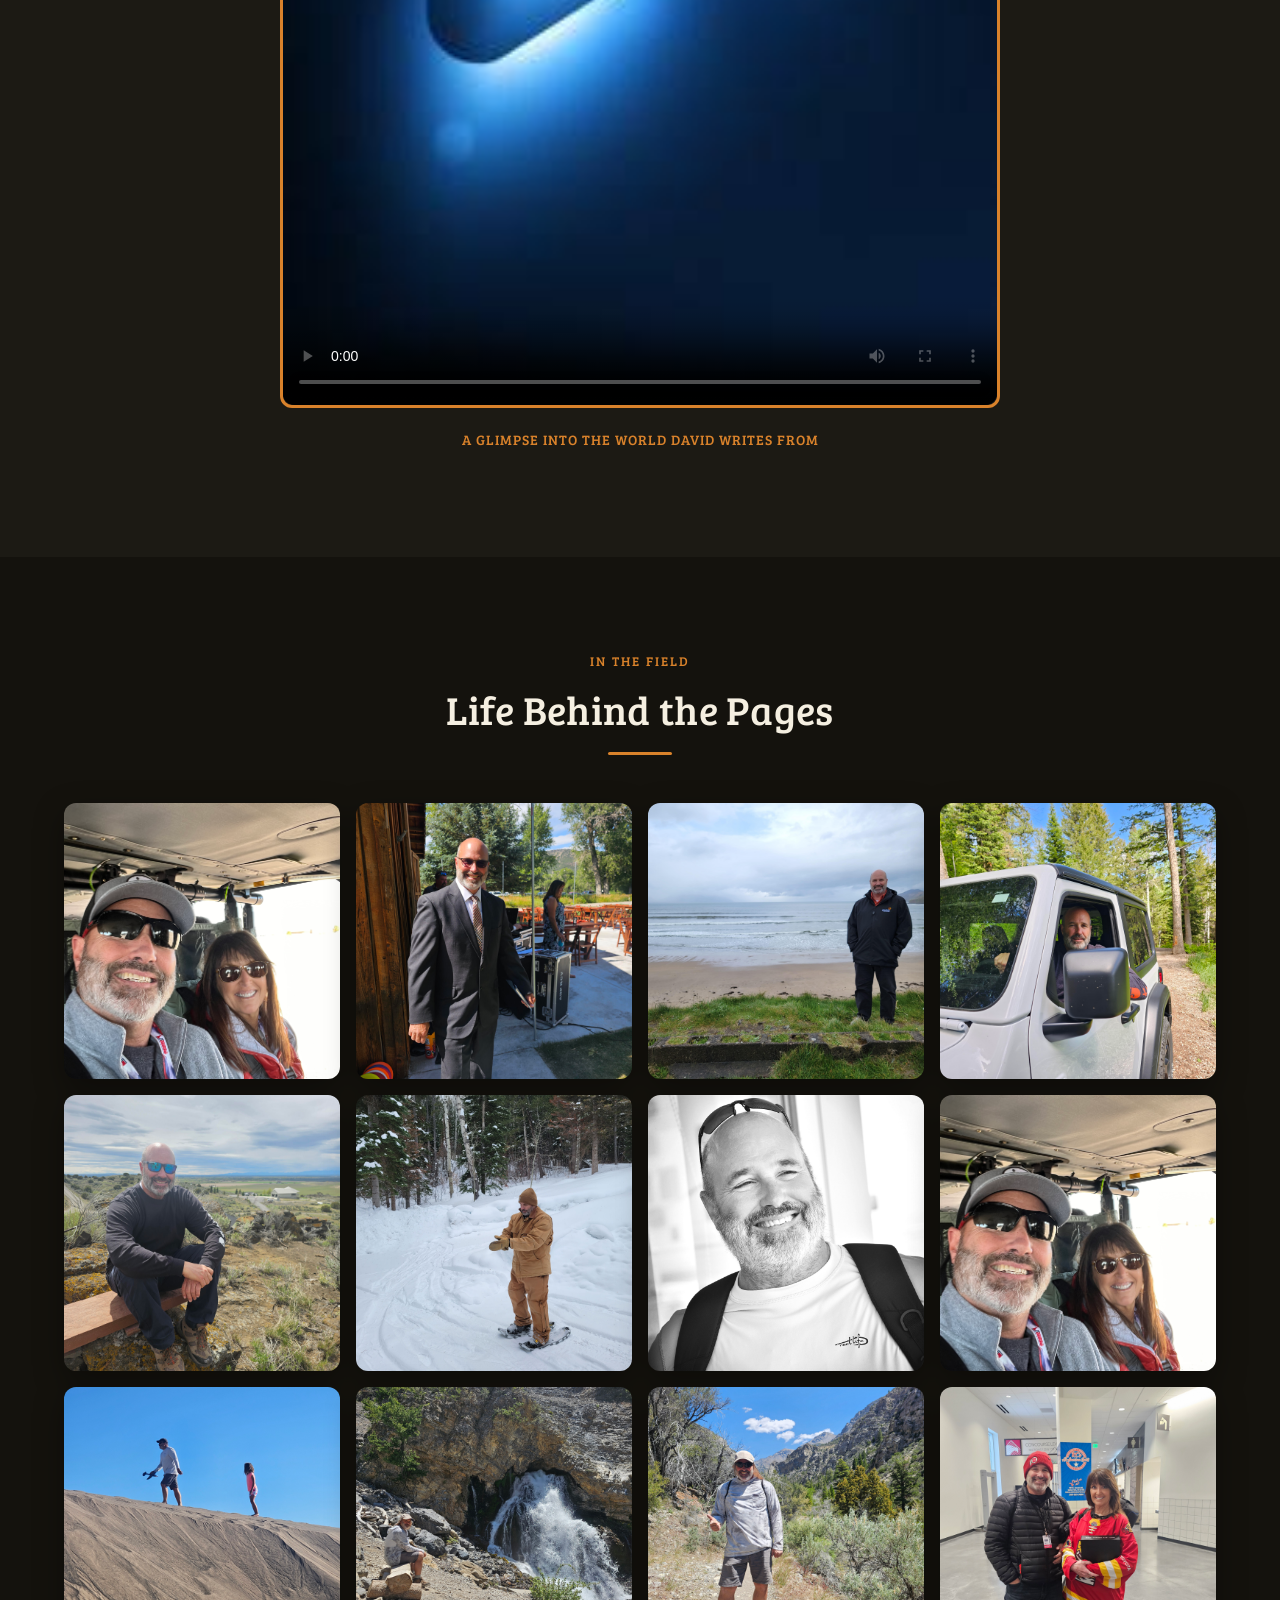
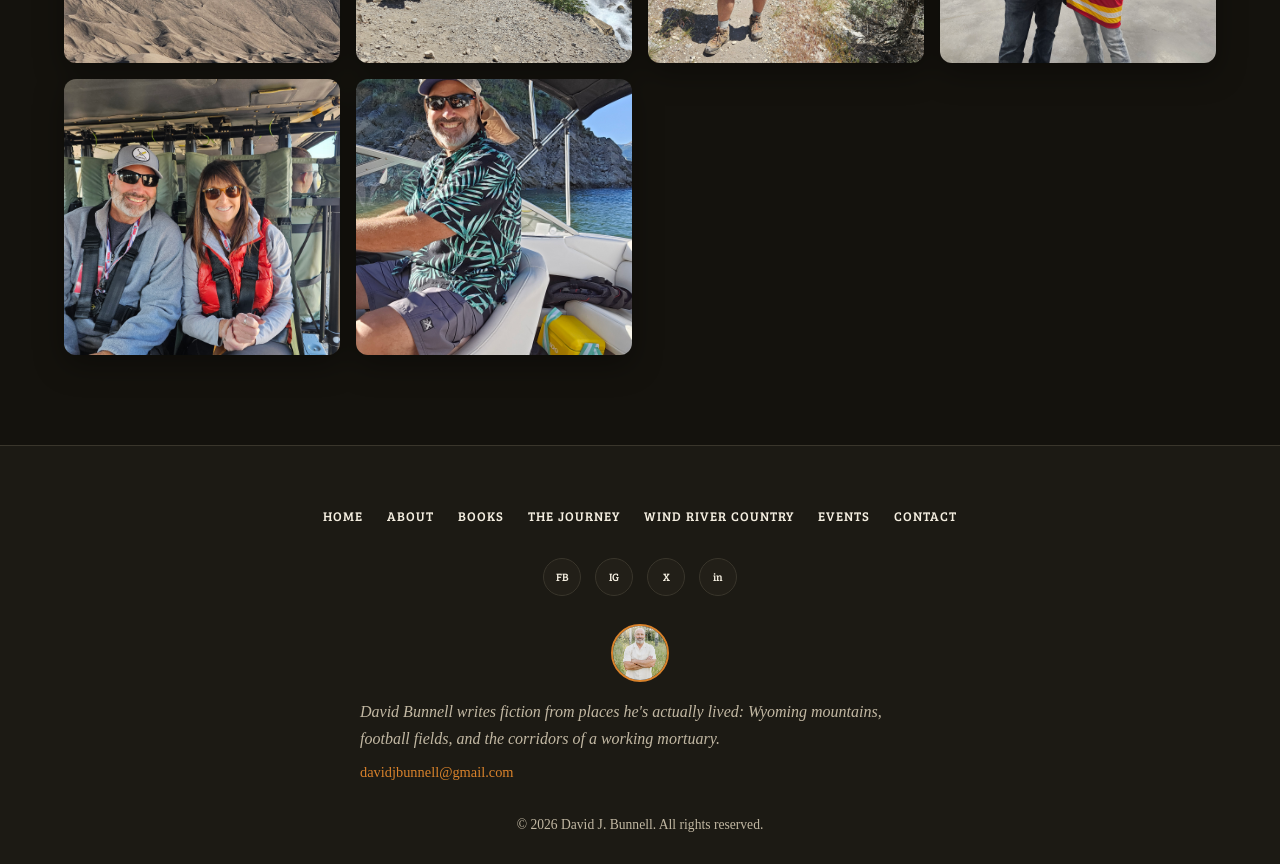
==== commit 508c6d1a: "Update about.html" ====
--- a/about.html
+++ b/about.html
@@ -111,6 +111,14 @@
       <img src="david-jeep-trail.jpg" alt="David driving a Jeep on a forest trail">
       <img src="david-mountain-overlook.jpg" alt="David overlooking a Wyoming valley">
       <img src="david-snowshoe-winter.jpg" alt="David snowshoeing in winter">
+      <img src="Image_84374135 (1).jpg" alt="David snowshoeing in winter">
+      <img src="IMG_2788 (1).jpg" alt="David snowshoeing in winter">
+      <img src="20240704_184928 (1).jpg" alt="David snowshoeing in winter">
+      <img src="20240622_130526 (1).jpg" alt="David snowshoeing in winter">
+      <img src="20240622_121415.jpg" alt="David snowshoeing in winter">
+      <img src="20240113_163350.jpg" alt="David snowshoeing in winter">
+      <img src="20230914_094637(0) (1).jpg" alt="David snowshoeing in winter">
+      <img src="20230729_180458.jpg" alt="David snowshoeing in winter">
     </div>
   </div>
 </section>
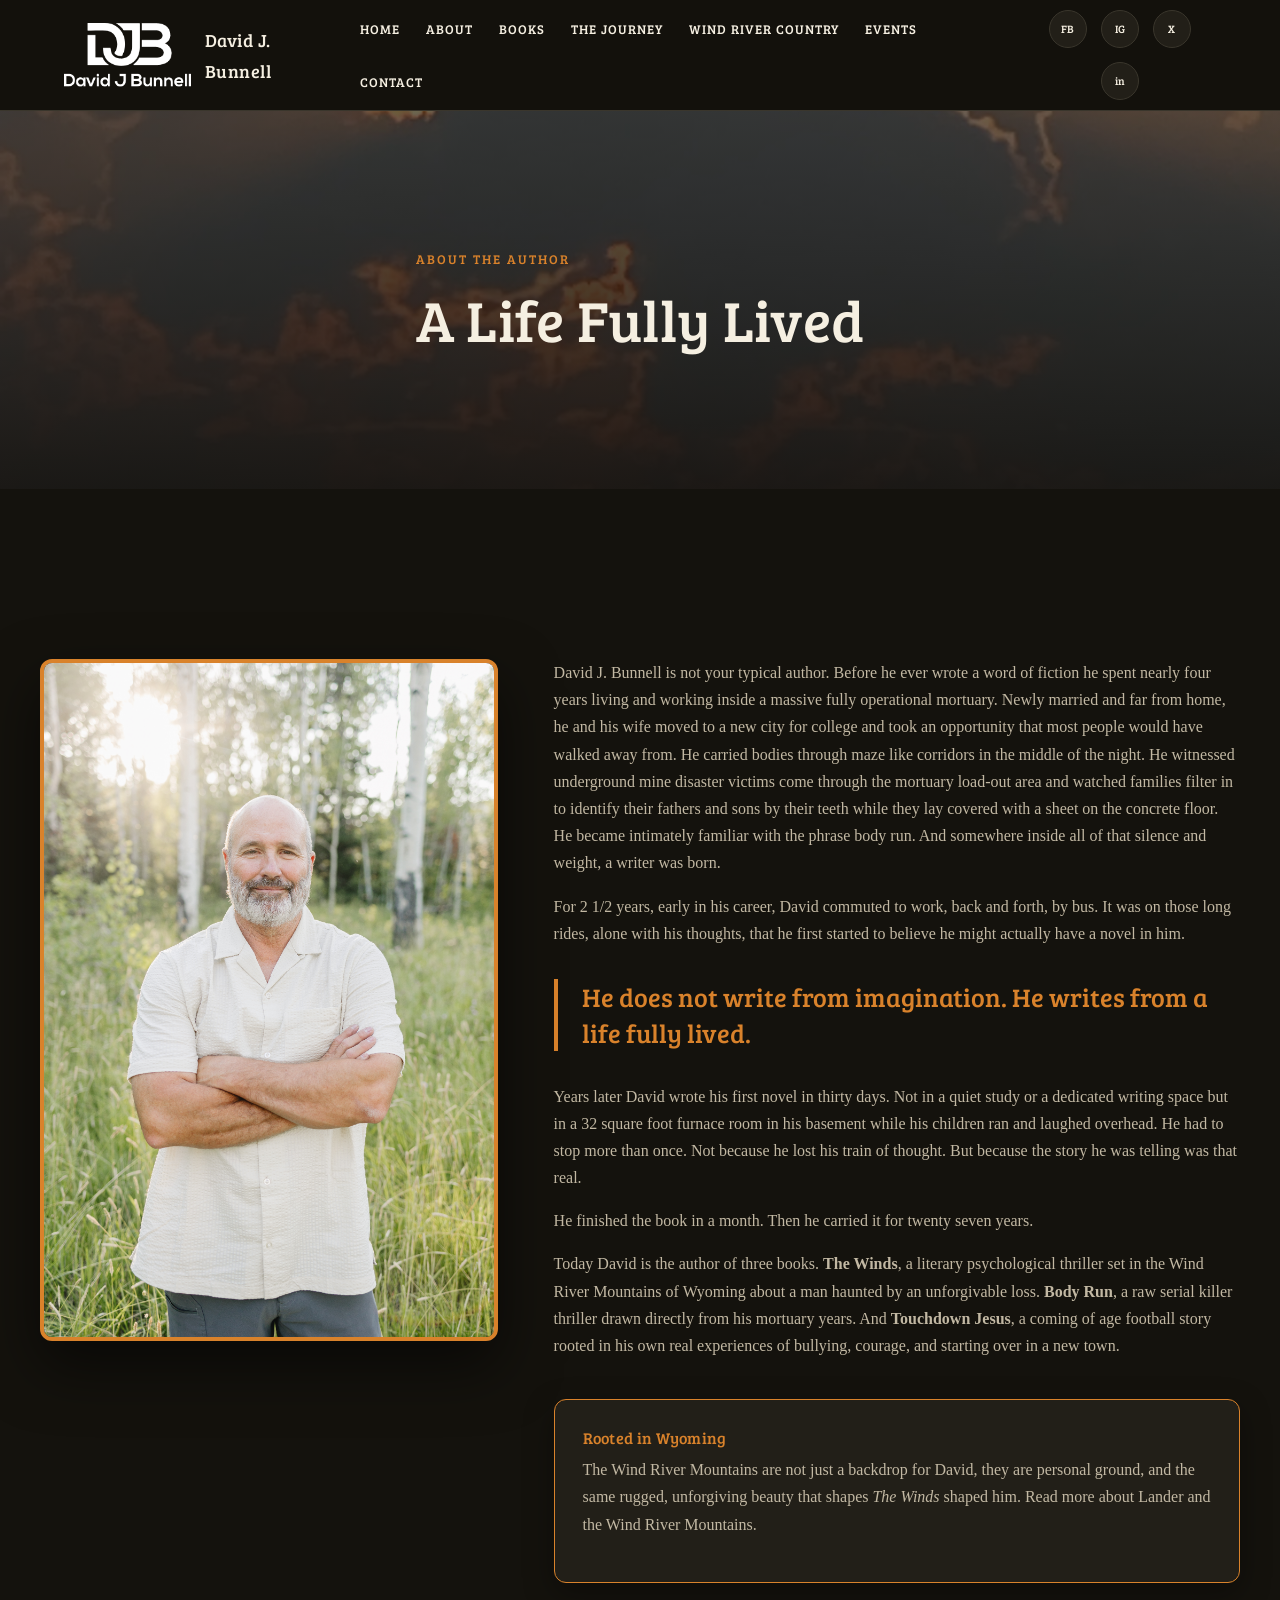
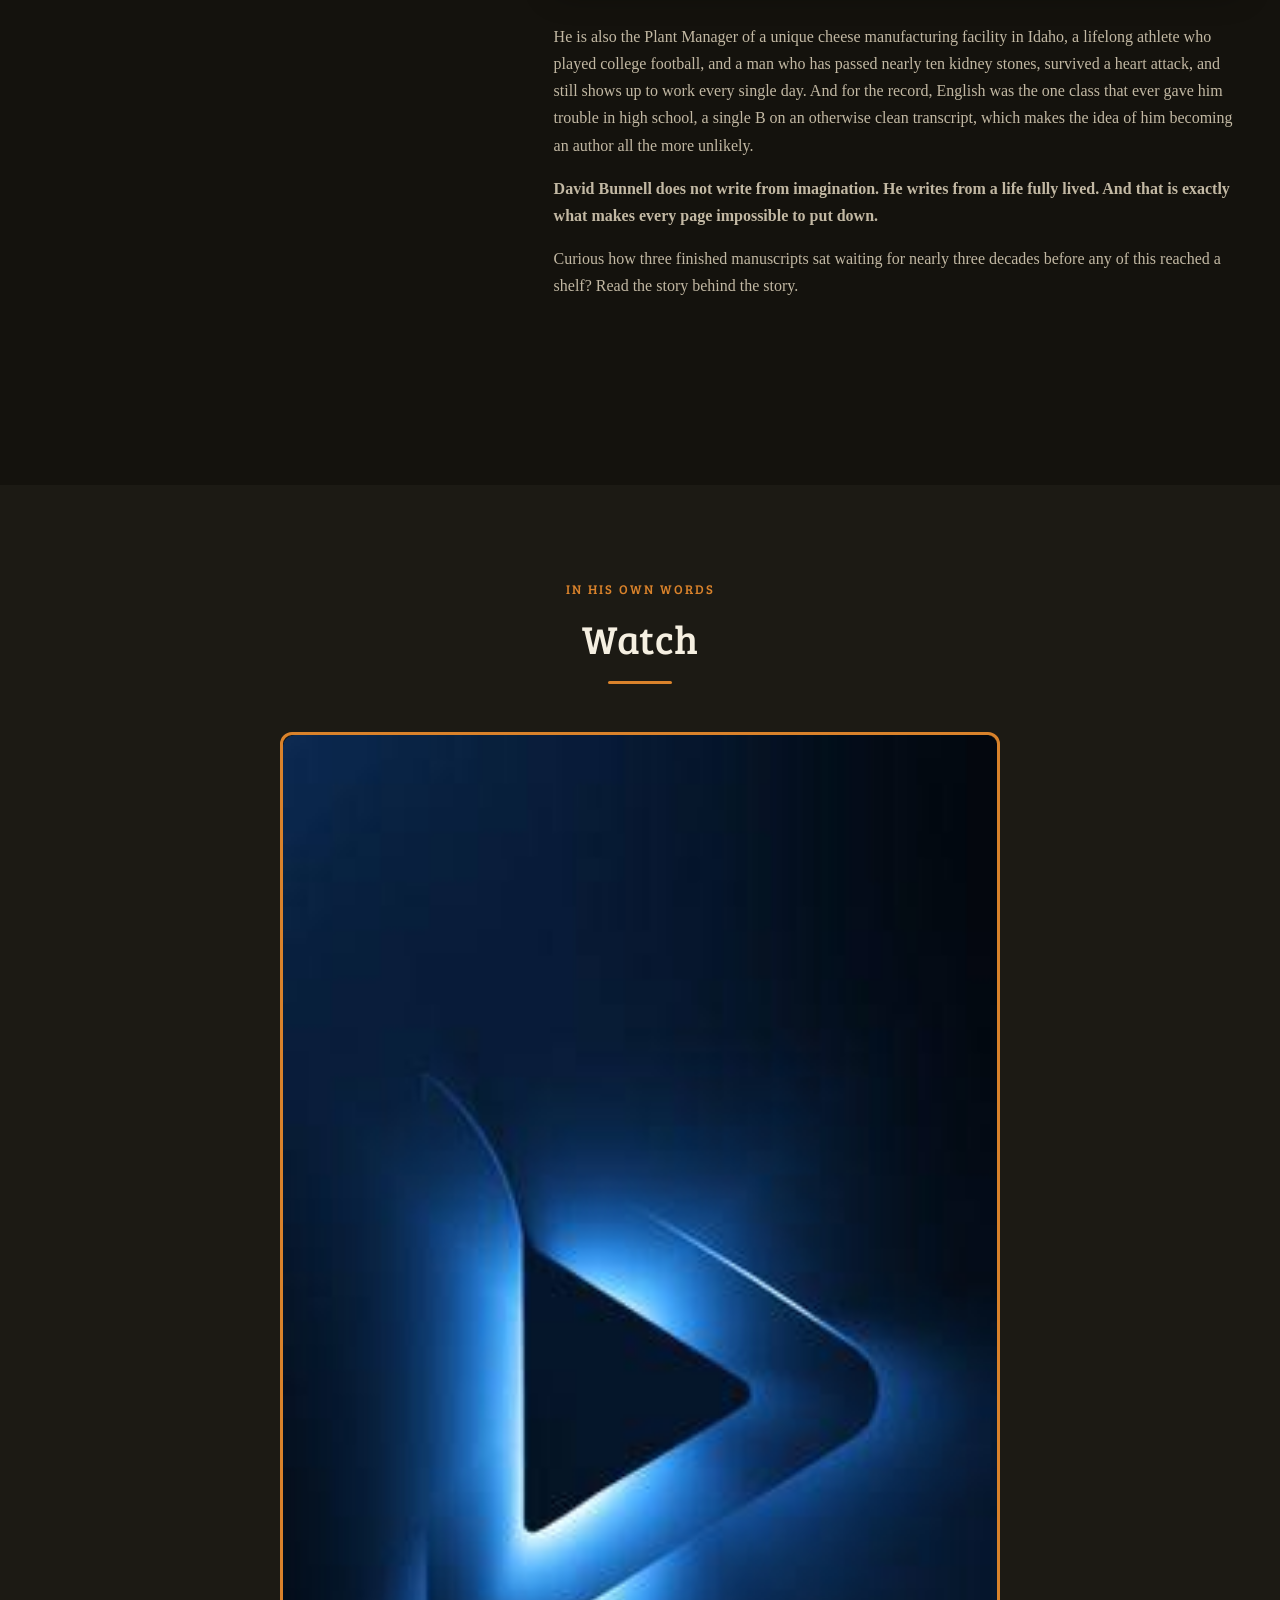
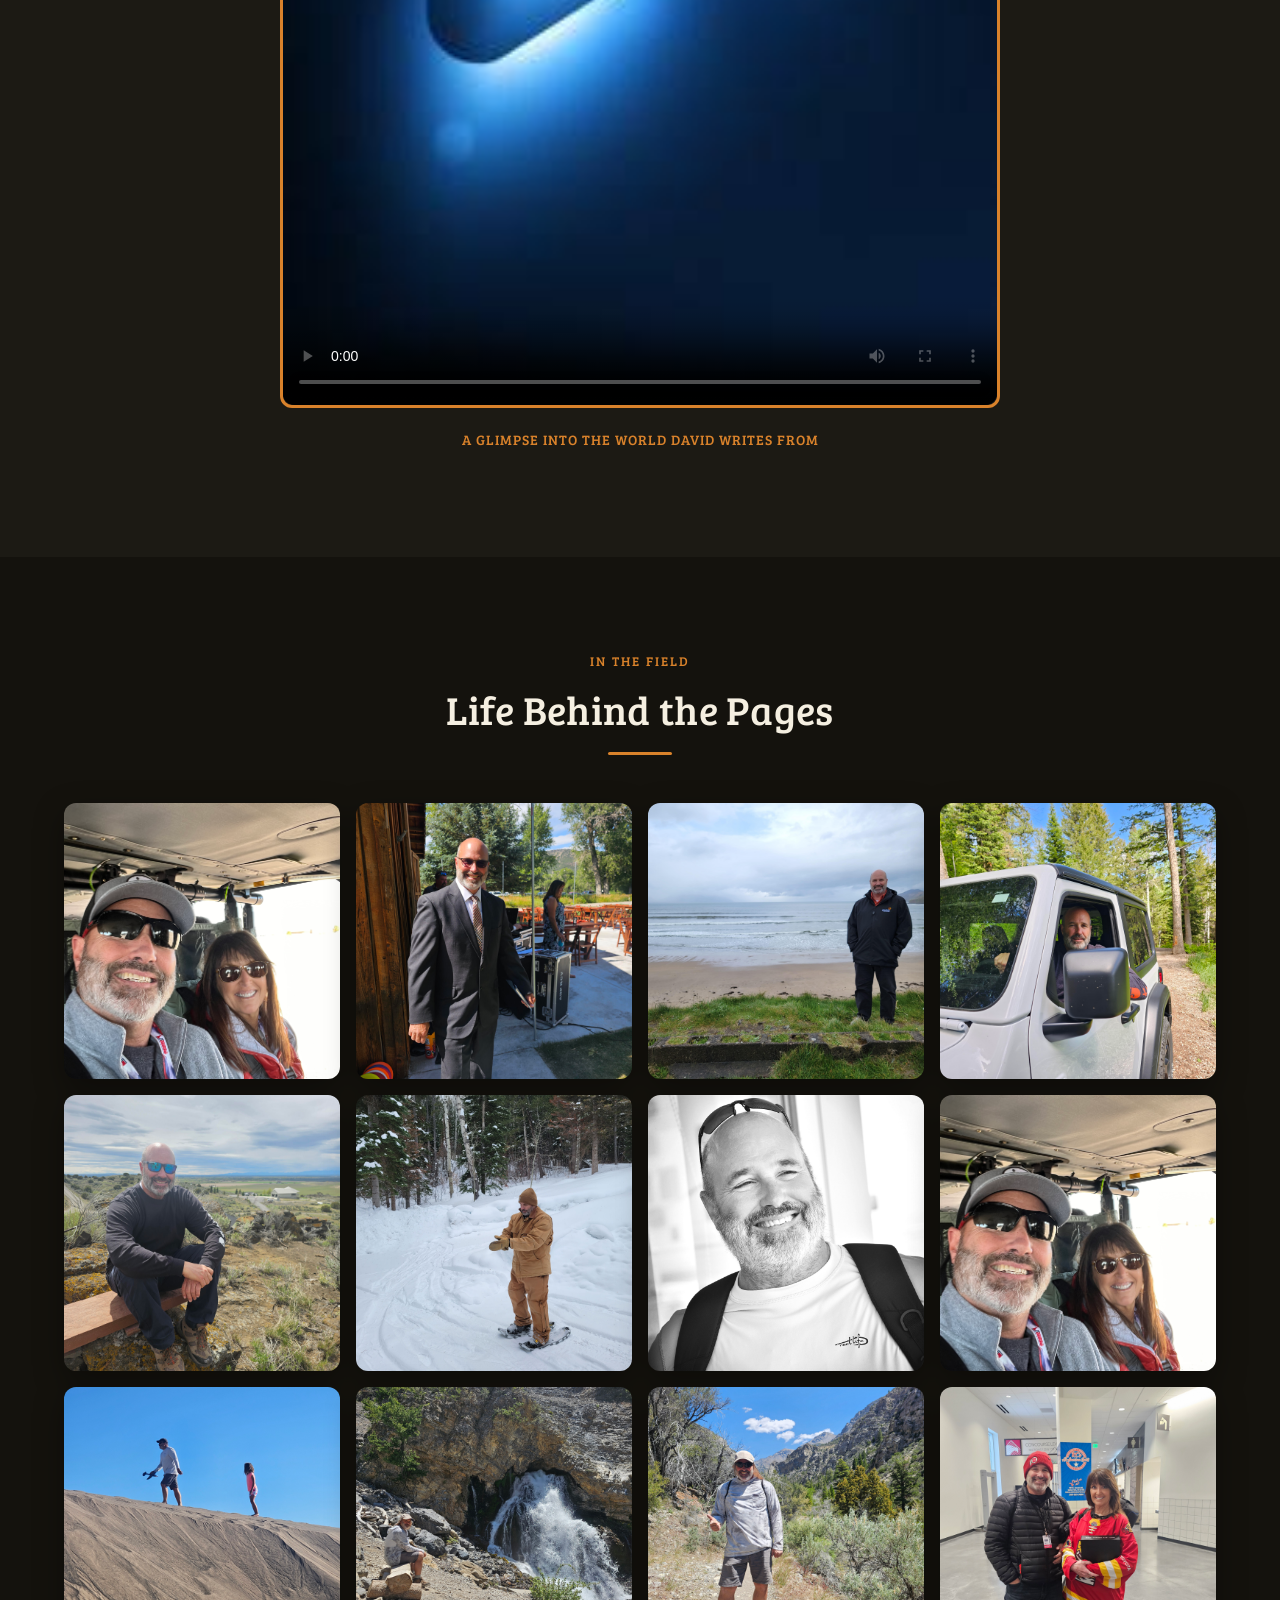
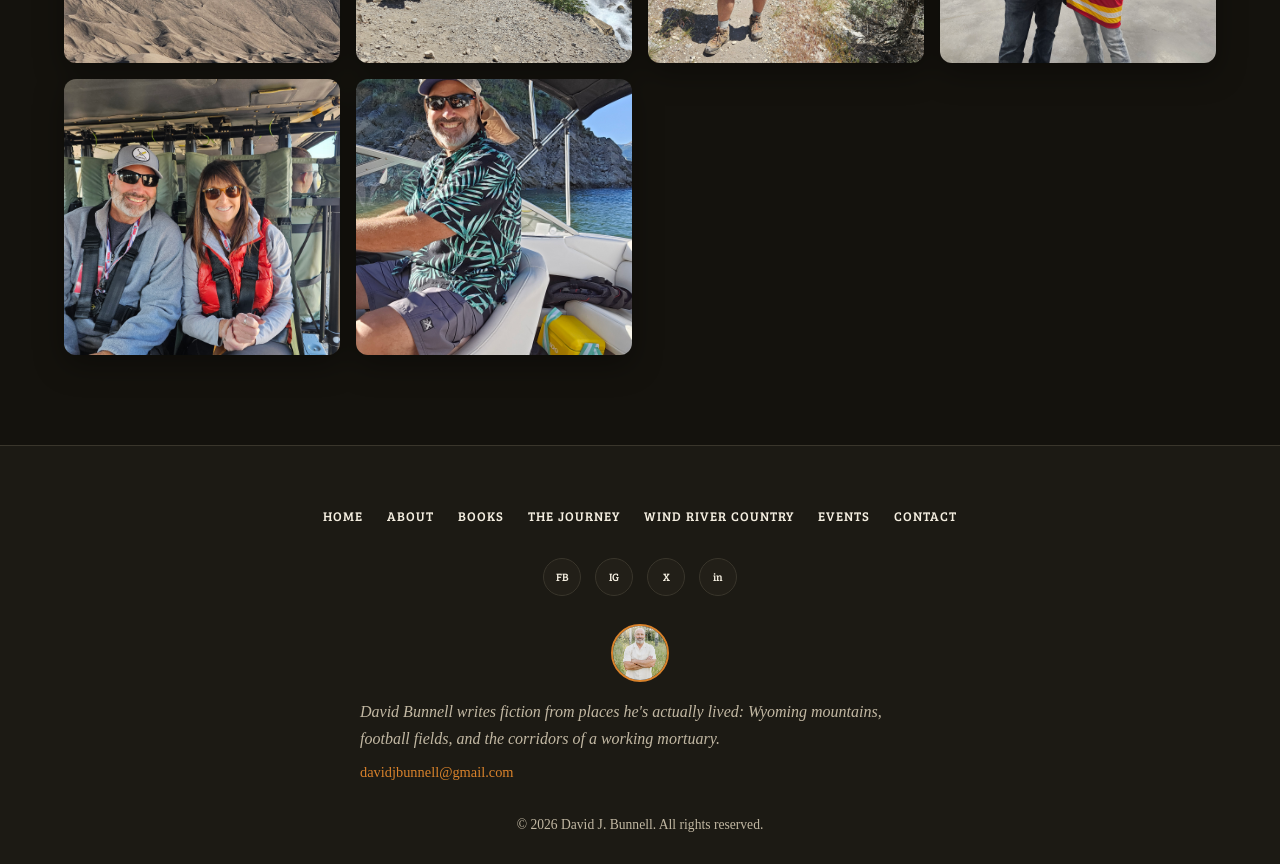
==== commit 85d8c7c2: "Update about.html" ====
--- a/about.html
+++ b/about.html
@@ -58,7 +58,7 @@
     <div>
       <p>David J. Bunnell is not your typical author. Before he ever wrote a word of fiction he spent nearly four years living and working inside a massive fully operational mortuary. Newly married and far from home, he and his wife moved to a new city for college and took an opportunity that most people would have walked away from. He carried bodies through maze like corridors in the middle of the night. He witnessed underground mine disaster victims come through the mortuary load-out area and watched families filter in to identify their fathers and sons by their teeth while they lay covered with a sheet on the concrete floor. He became intimately familiar with the phrase body run. And somewhere inside all of that silence and weight, a writer was born.</p>
 
-      <p>For two and a half years during that stretch, David commuted back and forth by bus. It was on those long rides, alone with his thoughts, that he first started to believe he might actually have a novel in him.</p>
+      <p>For 2 1/2 years, early in his career, David commuted to work, back and forth, by bus. It was on those long rides, alone with his thoughts, that he first started to believe he might actually have a novel in him.</p>
 
       <blockquote class="pull-quote">He does not write from imagination. He writes from a life fully lived.</blockquote>
 
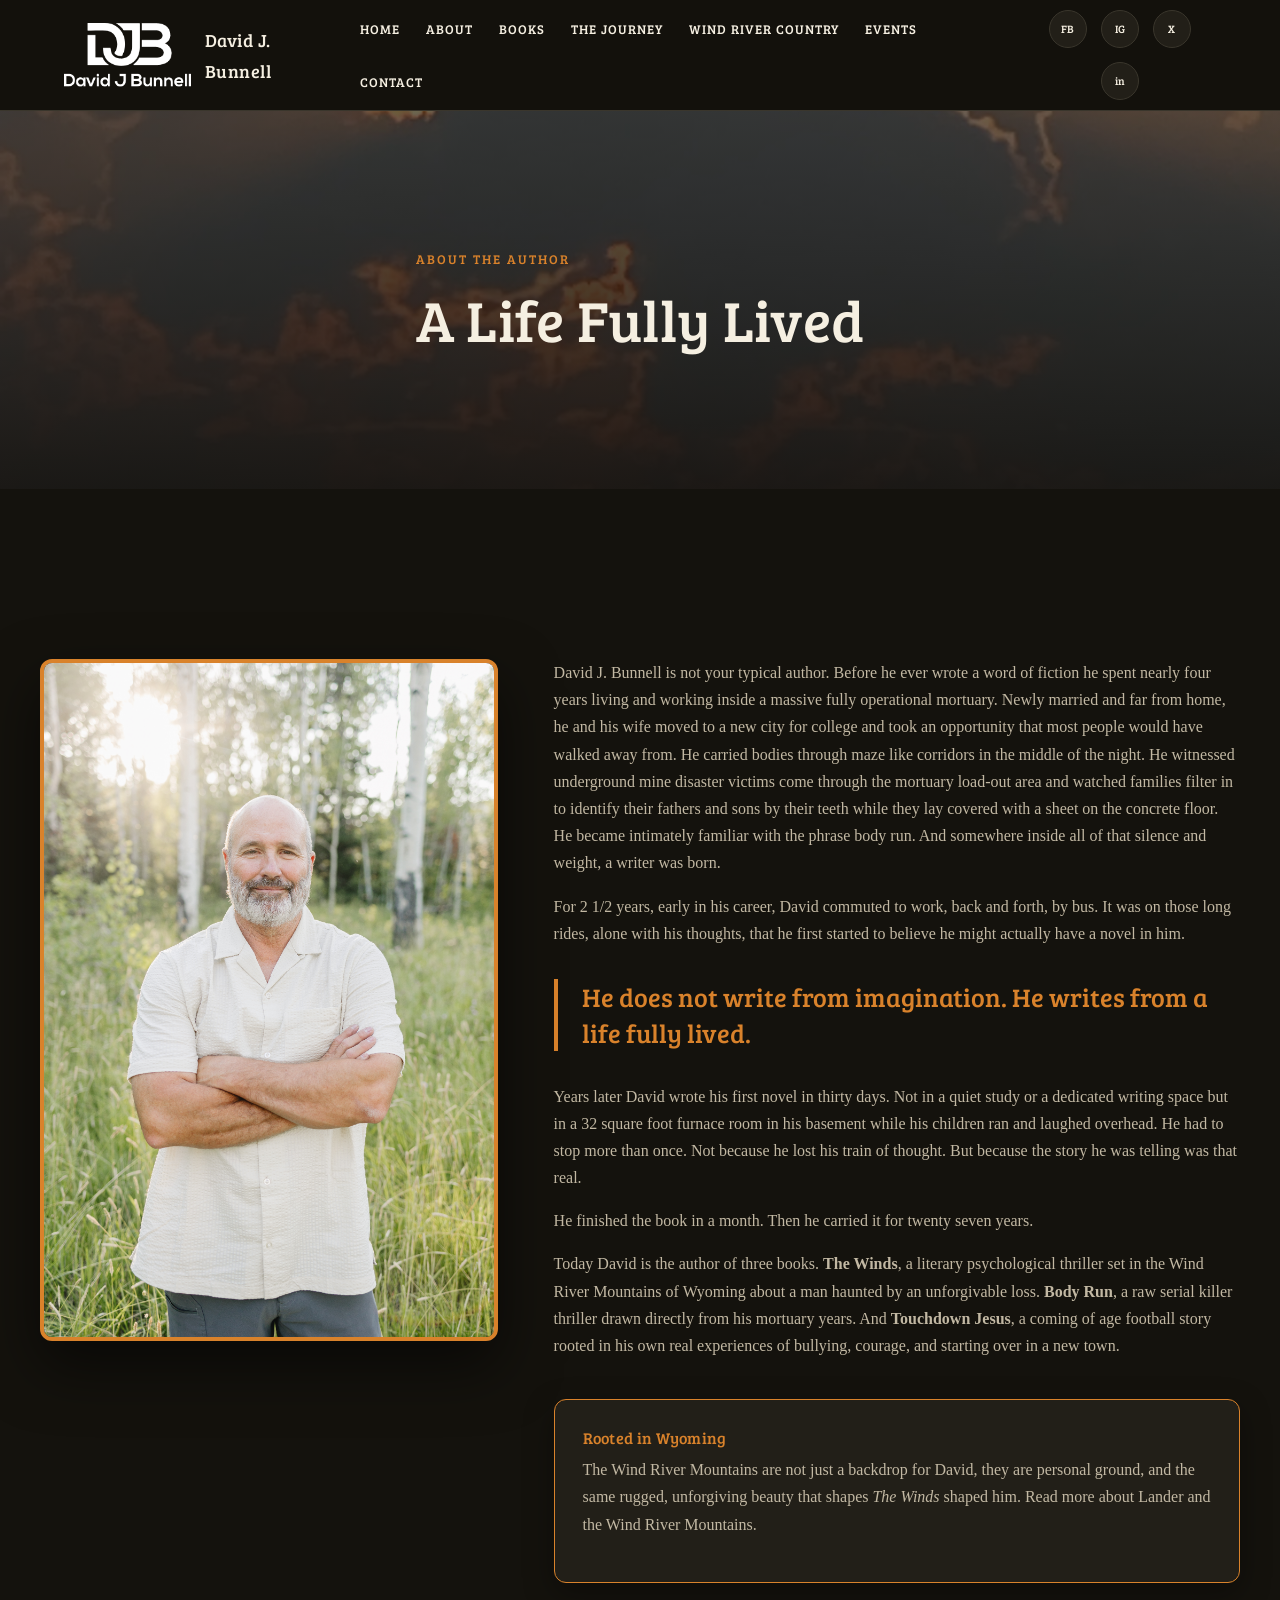
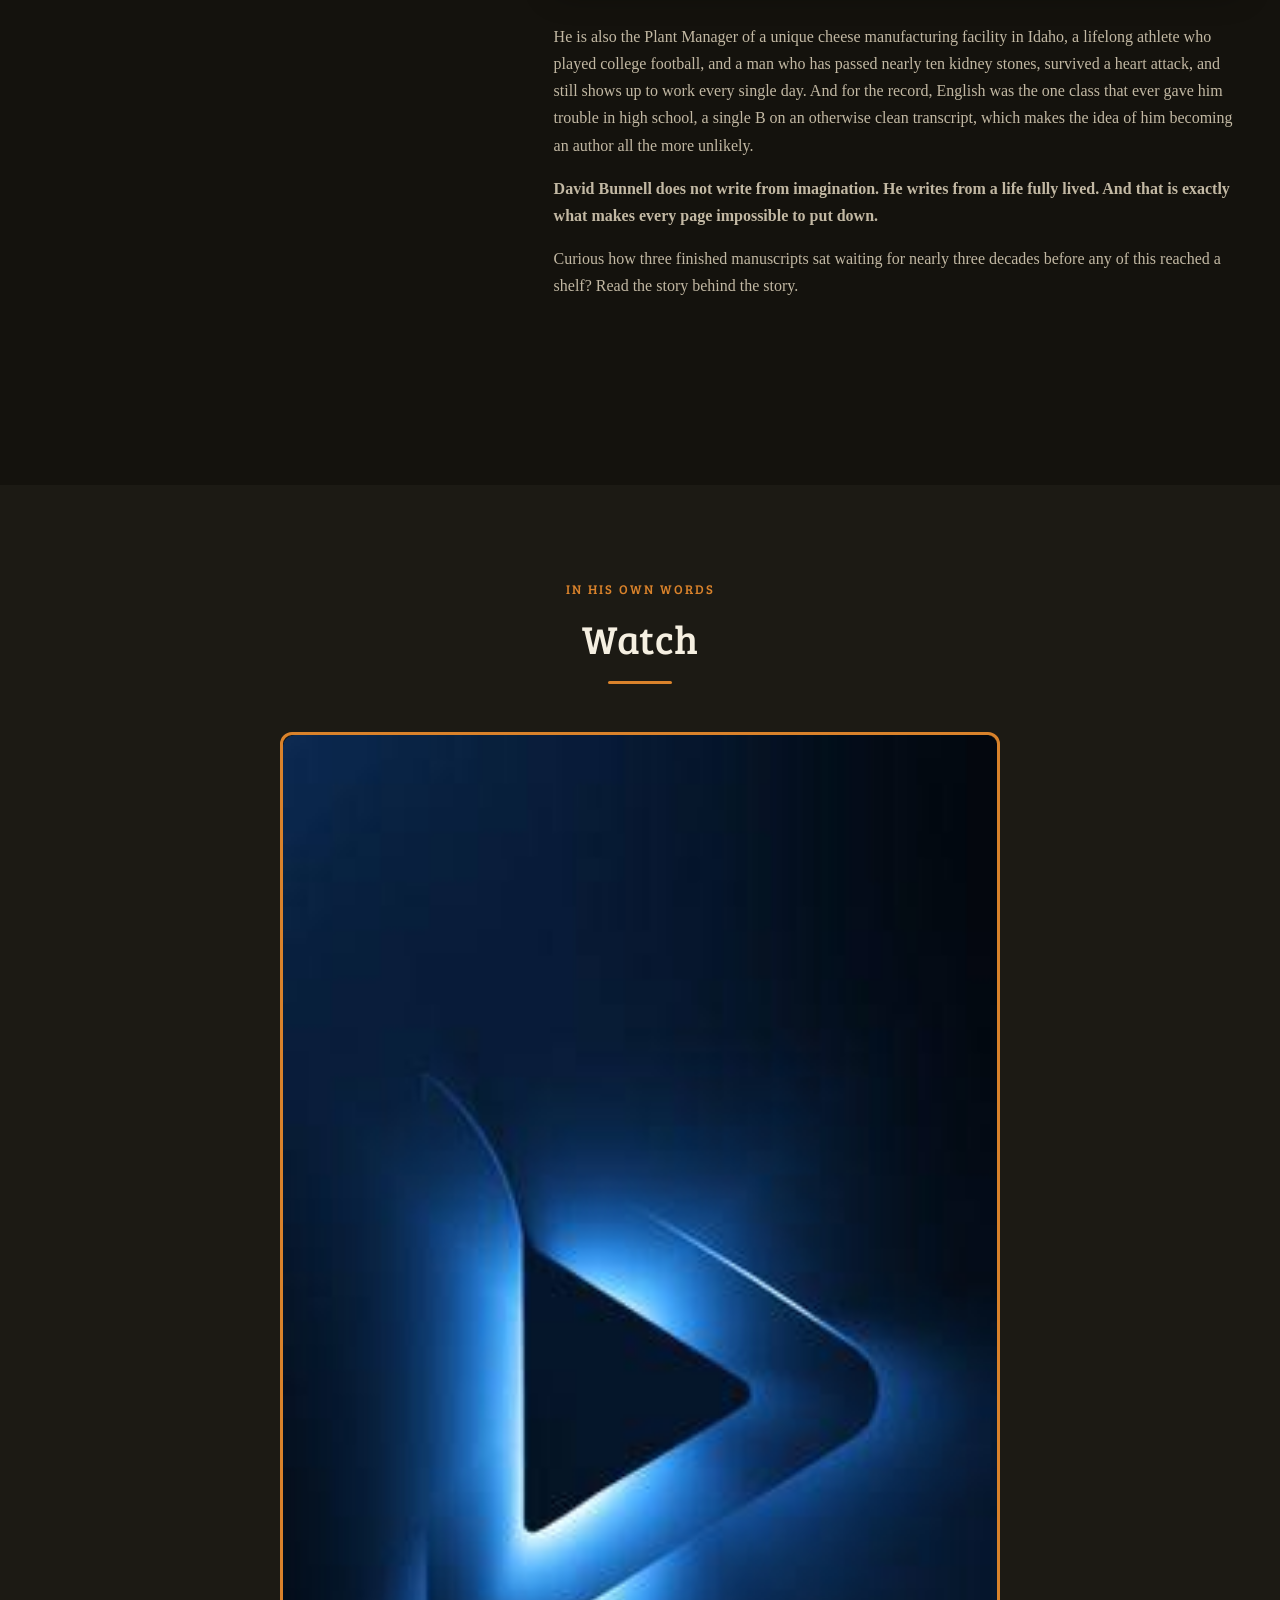
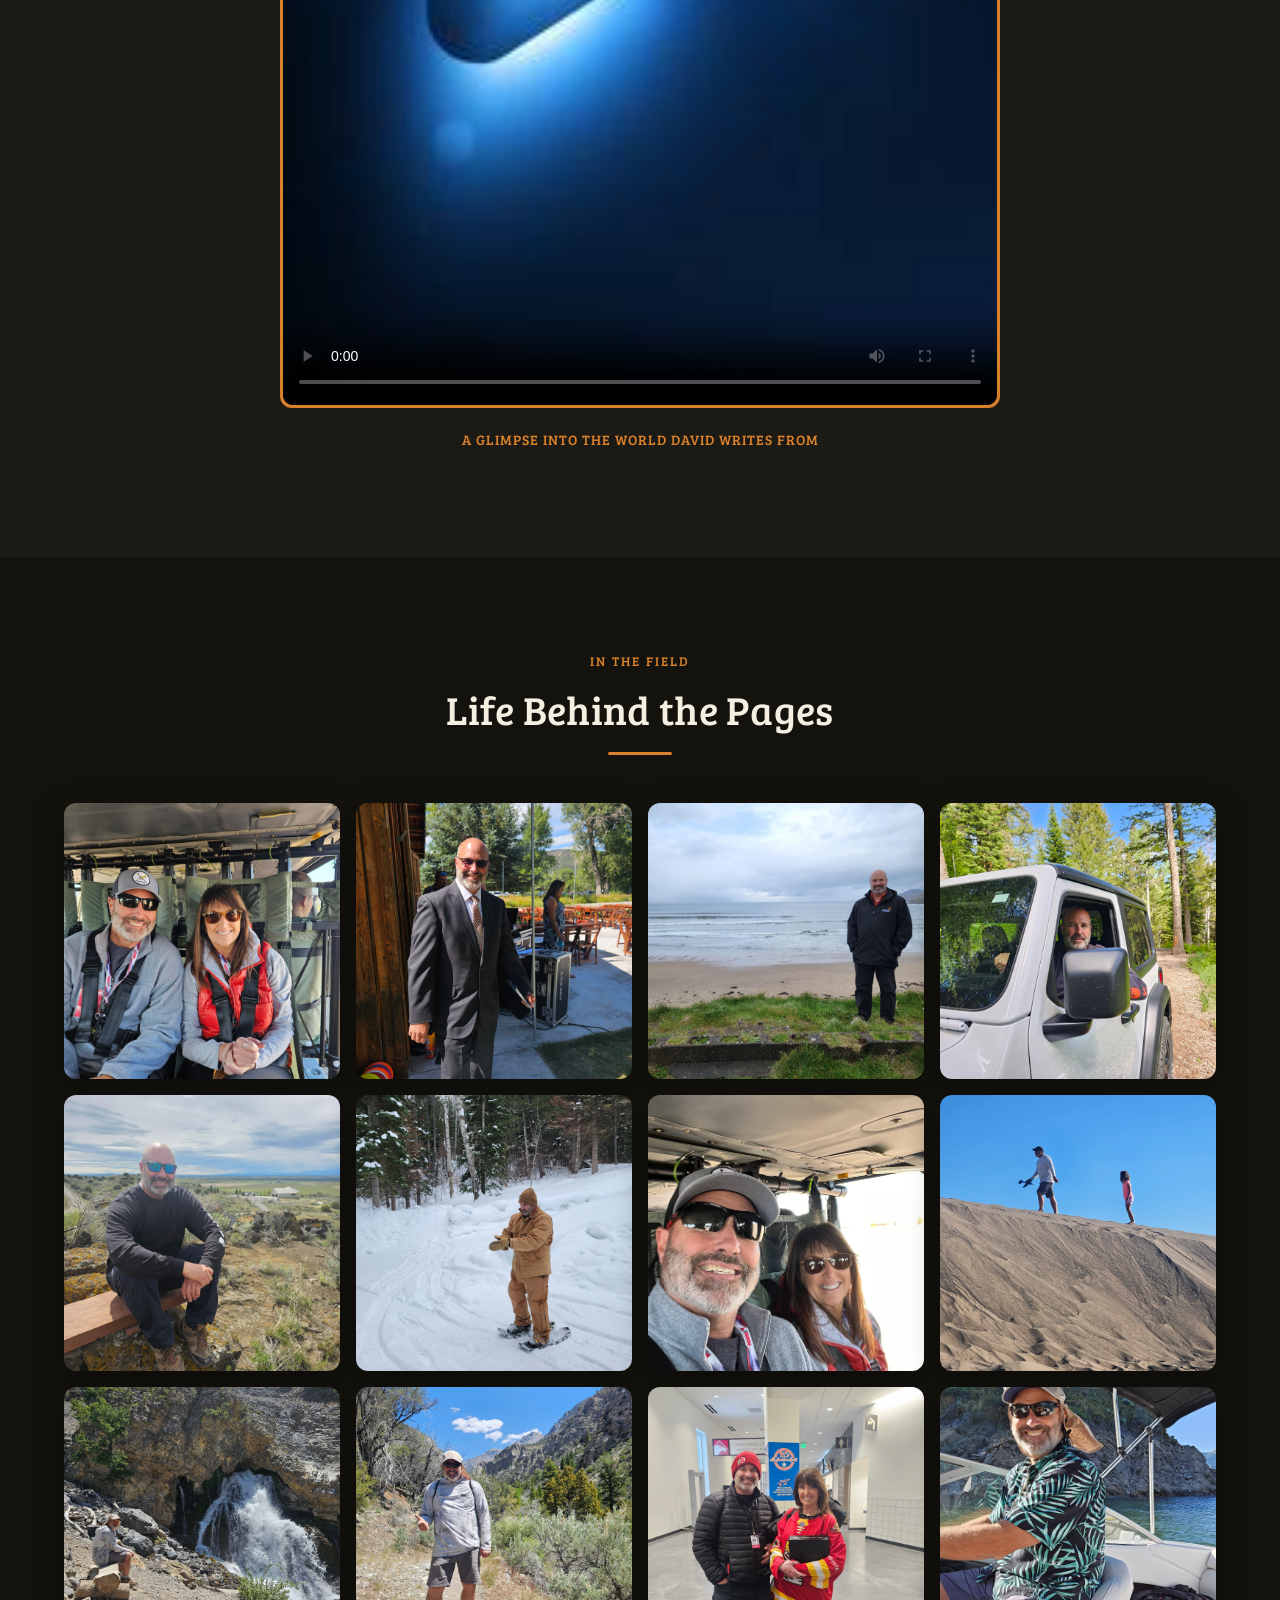
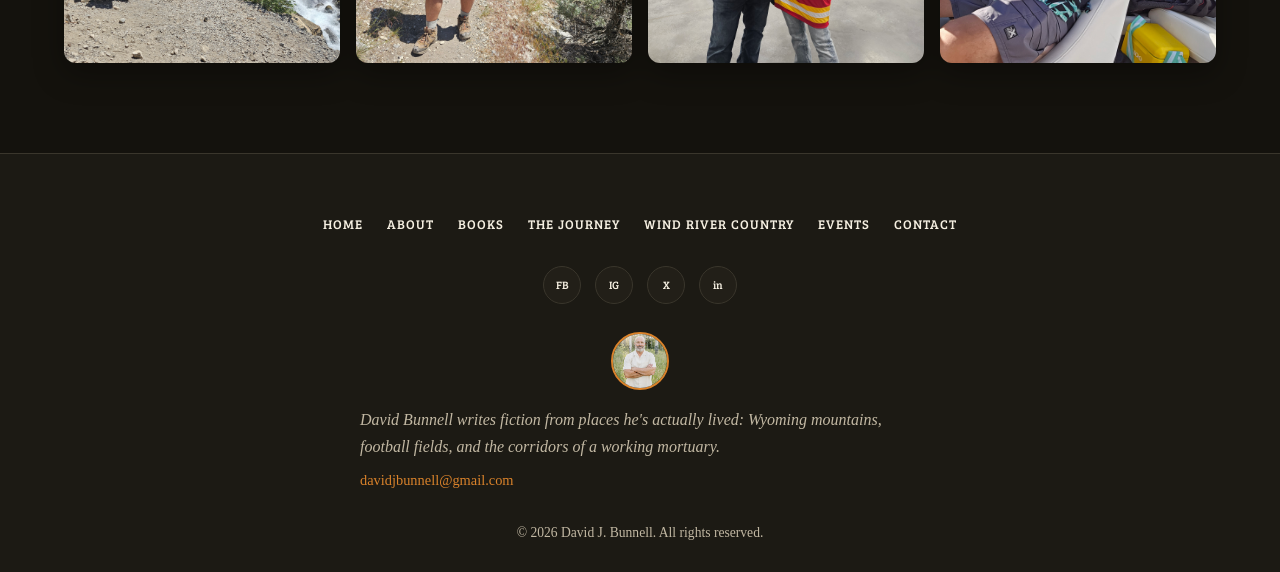
==== commit a5b195a0: "Update about.html" ====
--- a/about.html
+++ b/about.html
@@ -105,19 +105,17 @@
       <h2>Life Behind the Pages</h2>
     </div>
     <div class="gallery-grid">
-      <img src="IMG_2788 (1).jpg" alt="David fishing in Wyoming">
+      <img src="20230914_094637(0) (1).jpg" alt="David fishing in Wyoming">
       <img src="david-suit-event.jpg" alt="David at an author event">
       <img src="david-ireland-beach.jpg" alt="David on the coast of Ireland">
       <img src="david-jeep-trail.jpg" alt="David driving a Jeep on a forest trail">
       <img src="david-mountain-overlook.jpg" alt="David overlooking a Wyoming valley">
       <img src="david-snowshoe-winter.jpg" alt="David snowshoeing in winter">
-      <img src="Image_84374135 (1).jpg" alt="David snowshoeing in winter">
       <img src="IMG_2788 (1).jpg" alt="David snowshoeing in winter">
       <img src="20240704_184928 (1).jpg" alt="David snowshoeing in winter">
       <img src="20240622_130526 (1).jpg" alt="David snowshoeing in winter">
       <img src="20240622_121415.jpg" alt="David snowshoeing in winter">
       <img src="20240113_163350.jpg" alt="David snowshoeing in winter">
-      <img src="20230914_094637(0) (1).jpg" alt="David snowshoeing in winter">
       <img src="20230729_180458.jpg" alt="David snowshoeing in winter">
     </div>
   </div>
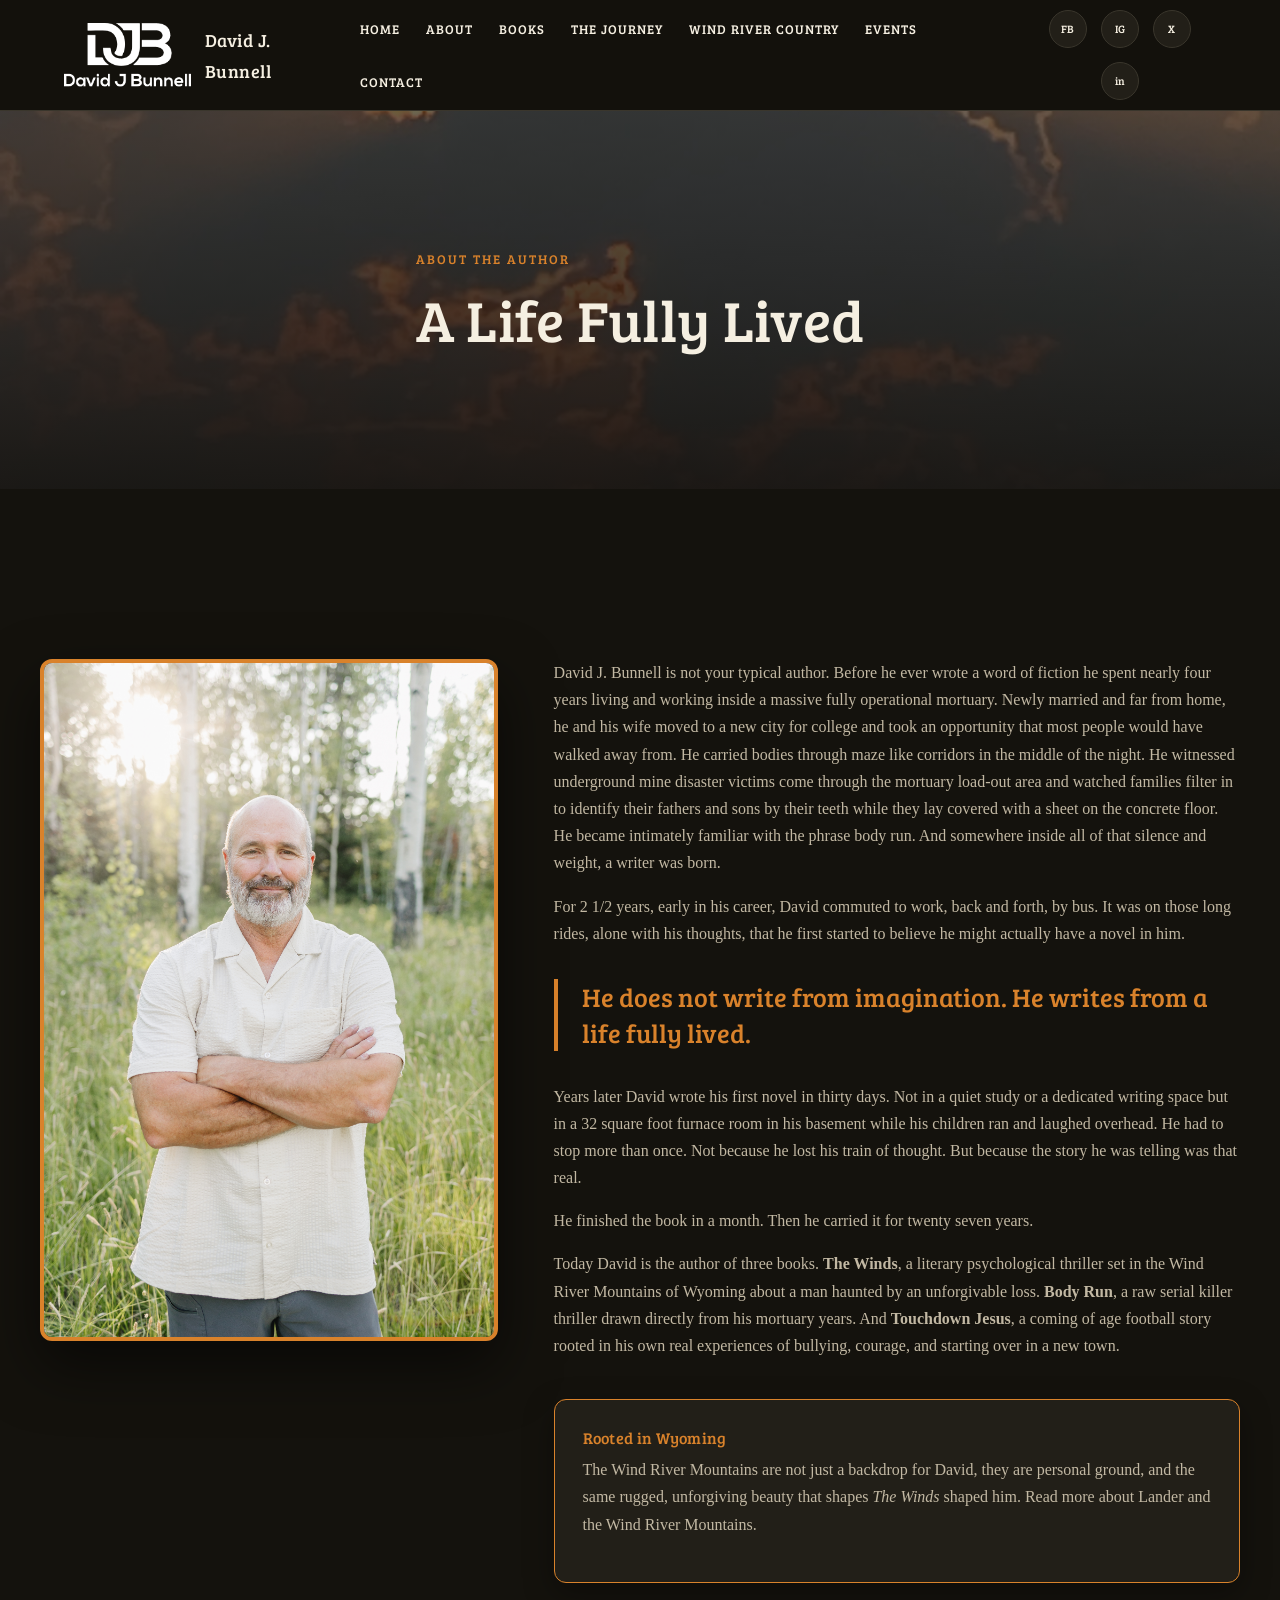
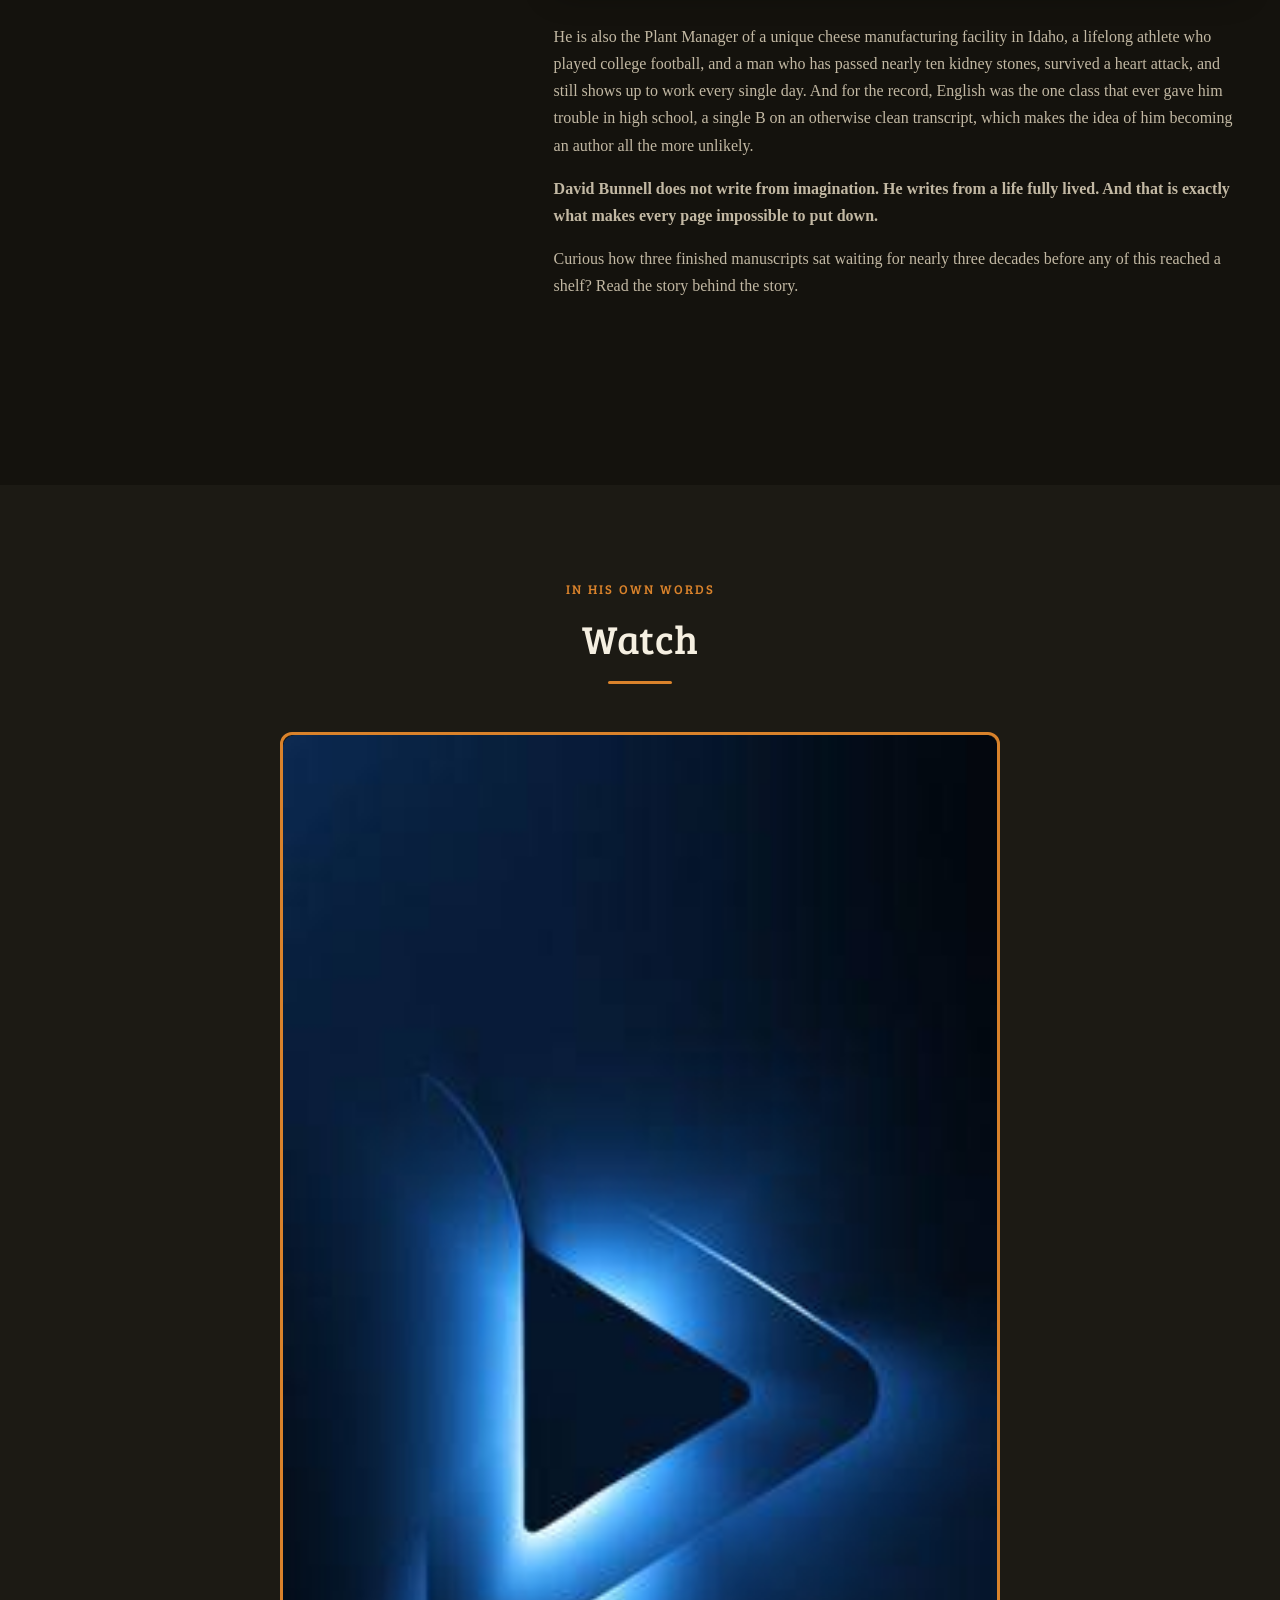
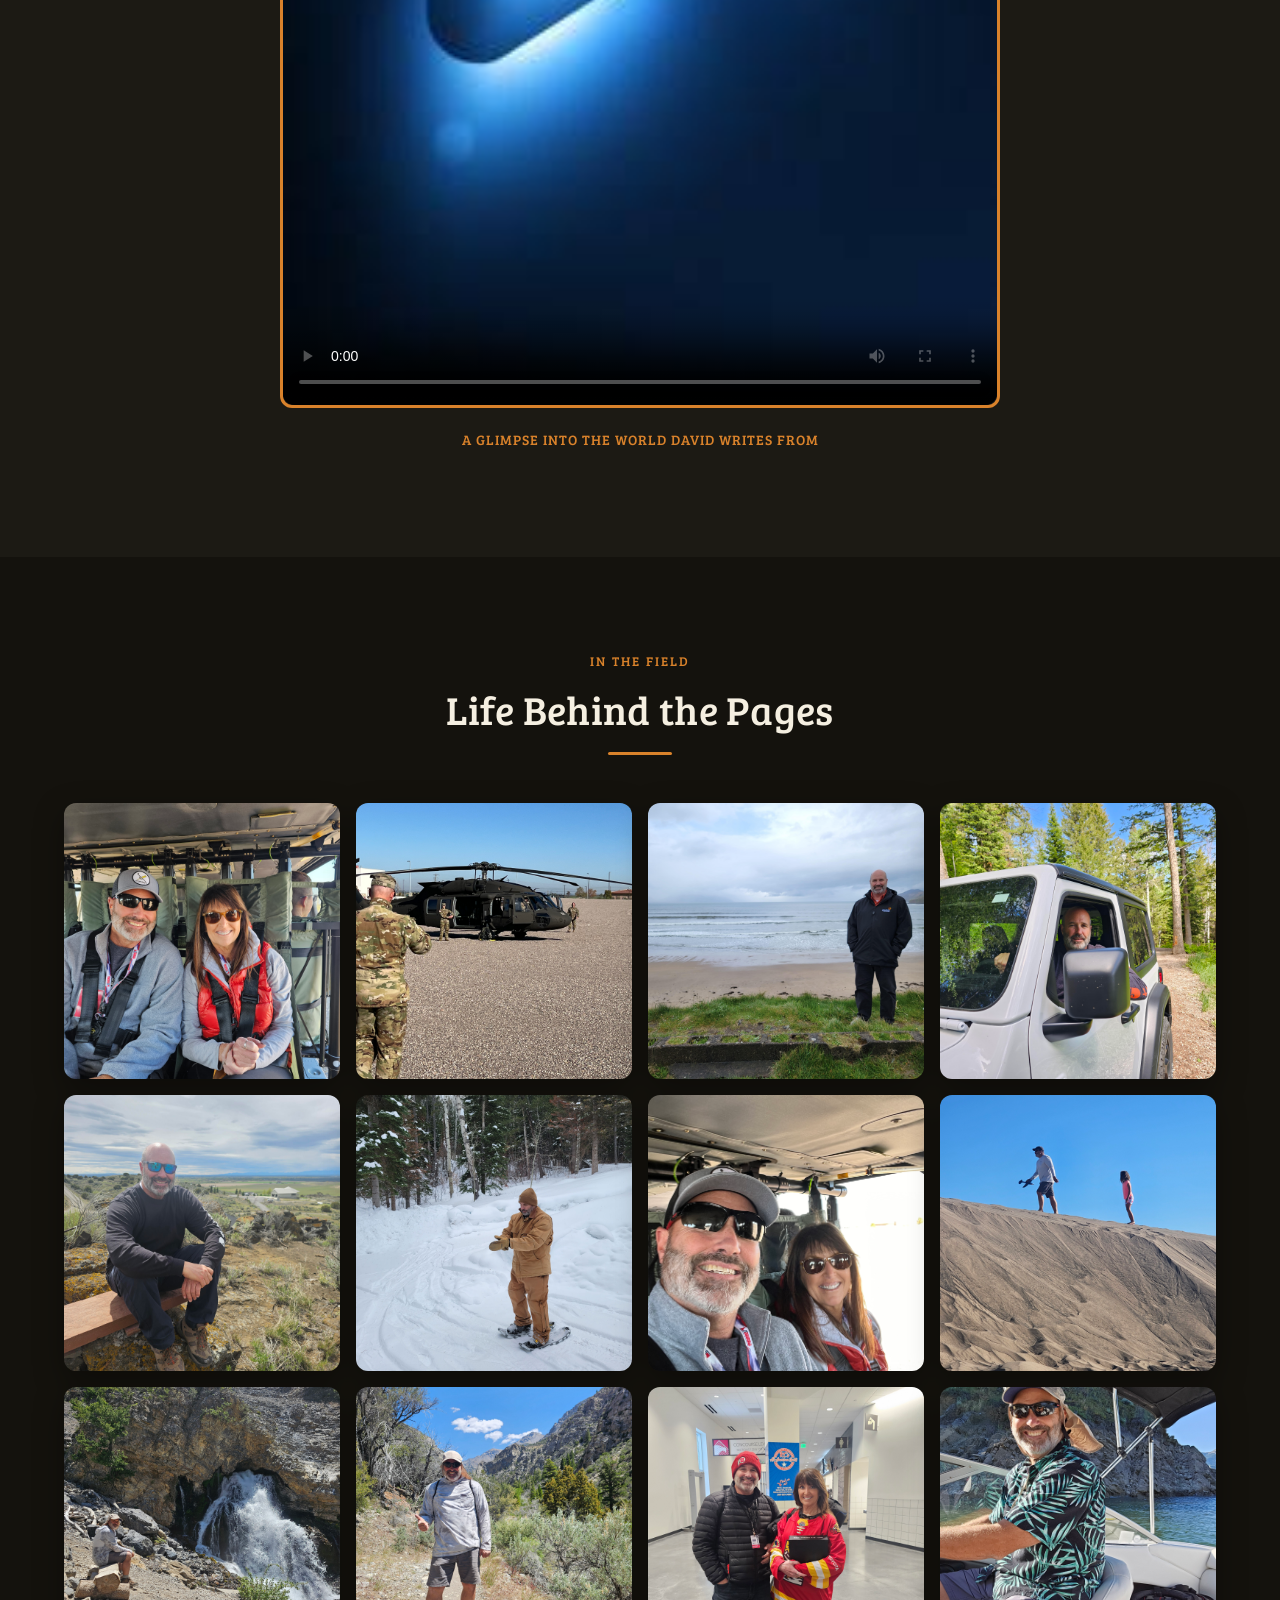
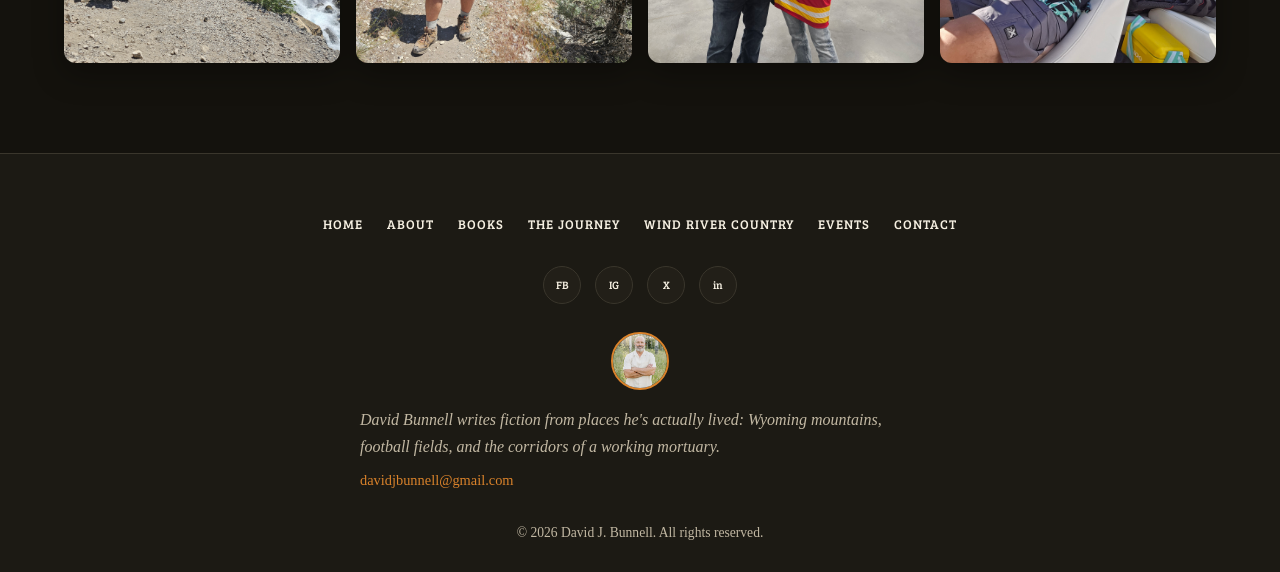
==== commit de2572f3: "Update about.html" ====
--- a/about.html
+++ b/about.html
@@ -106,7 +106,7 @@
     </div>
     <div class="gallery-grid">
       <img src="20230914_094637(0) (1).jpg" alt="David fishing in Wyoming">
-      <img src="david-suit-event.jpg" alt="David at an author event">
+      <img src="IMG_2784.jpg" alt="David at an author event">
       <img src="david-ireland-beach.jpg" alt="David on the coast of Ireland">
       <img src="david-jeep-trail.jpg" alt="David driving a Jeep on a forest trail">
       <img src="david-mountain-overlook.jpg" alt="David overlooking a Wyoming valley">
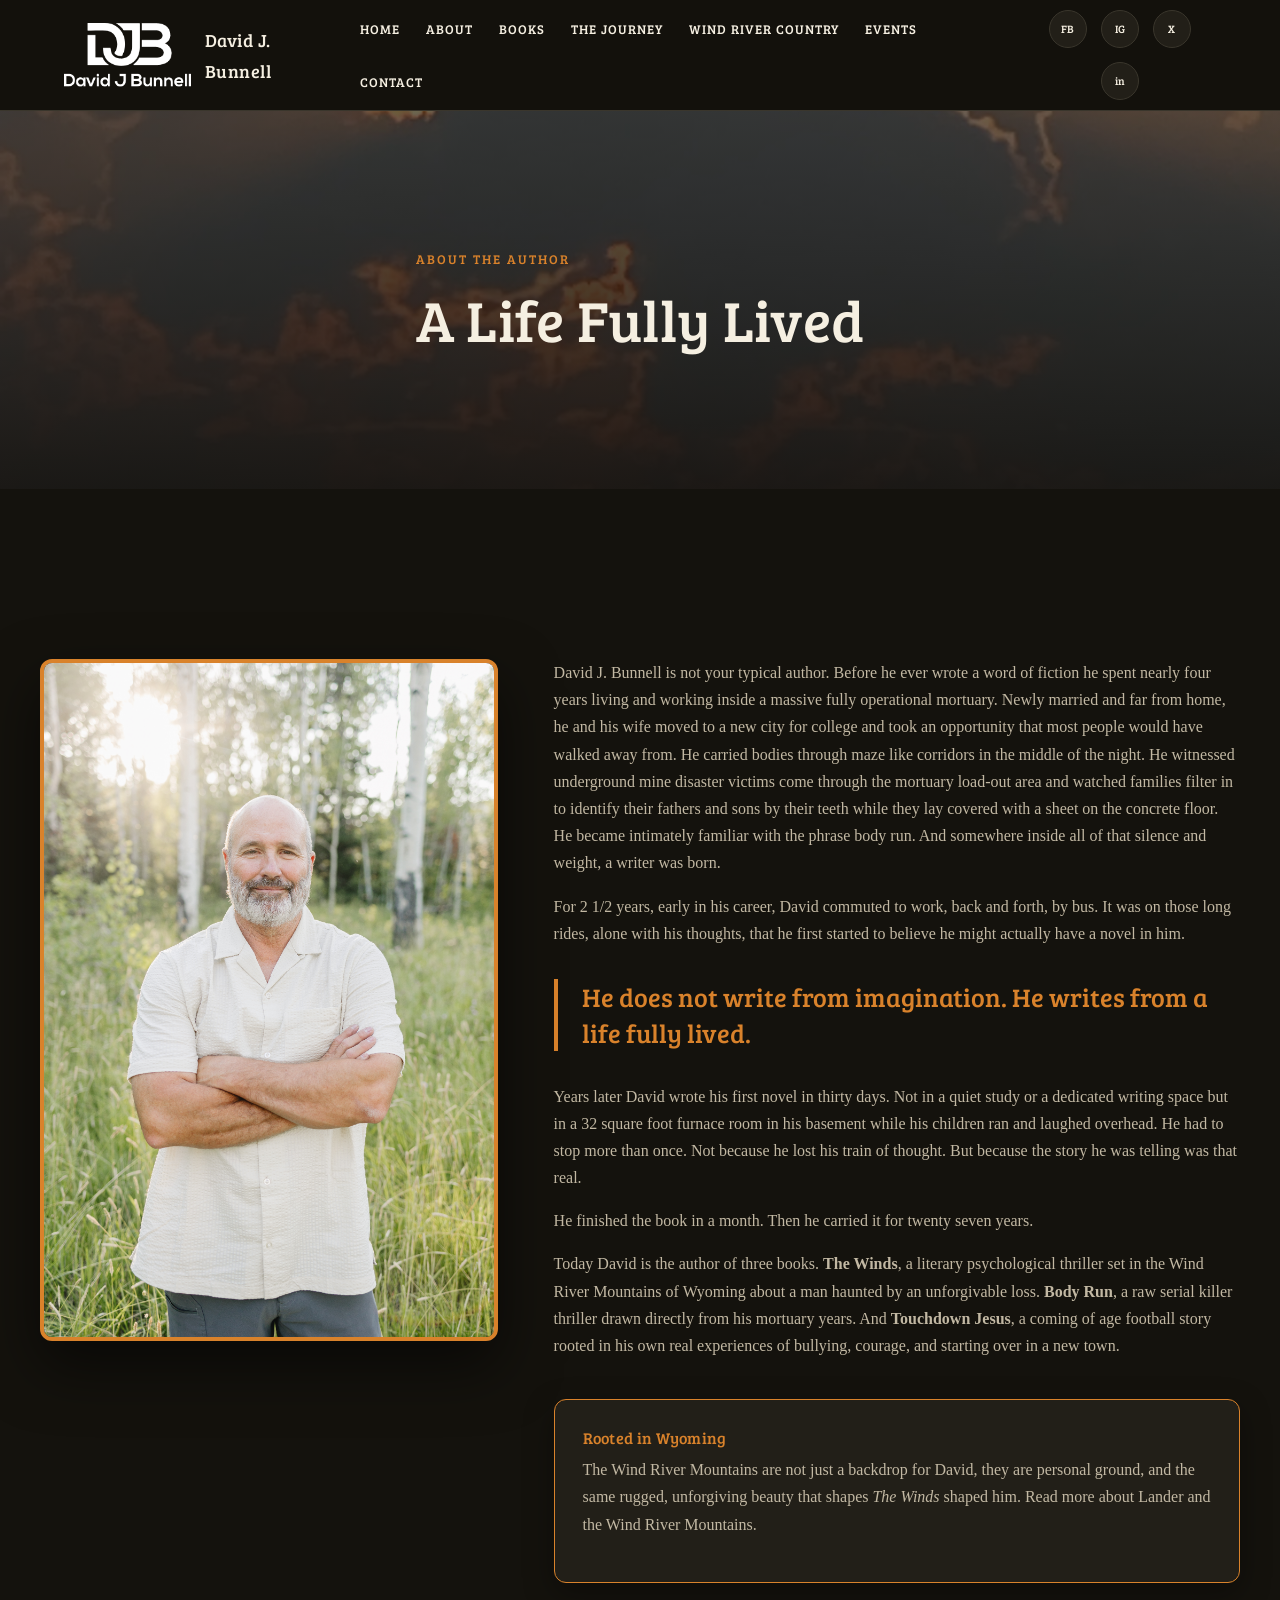
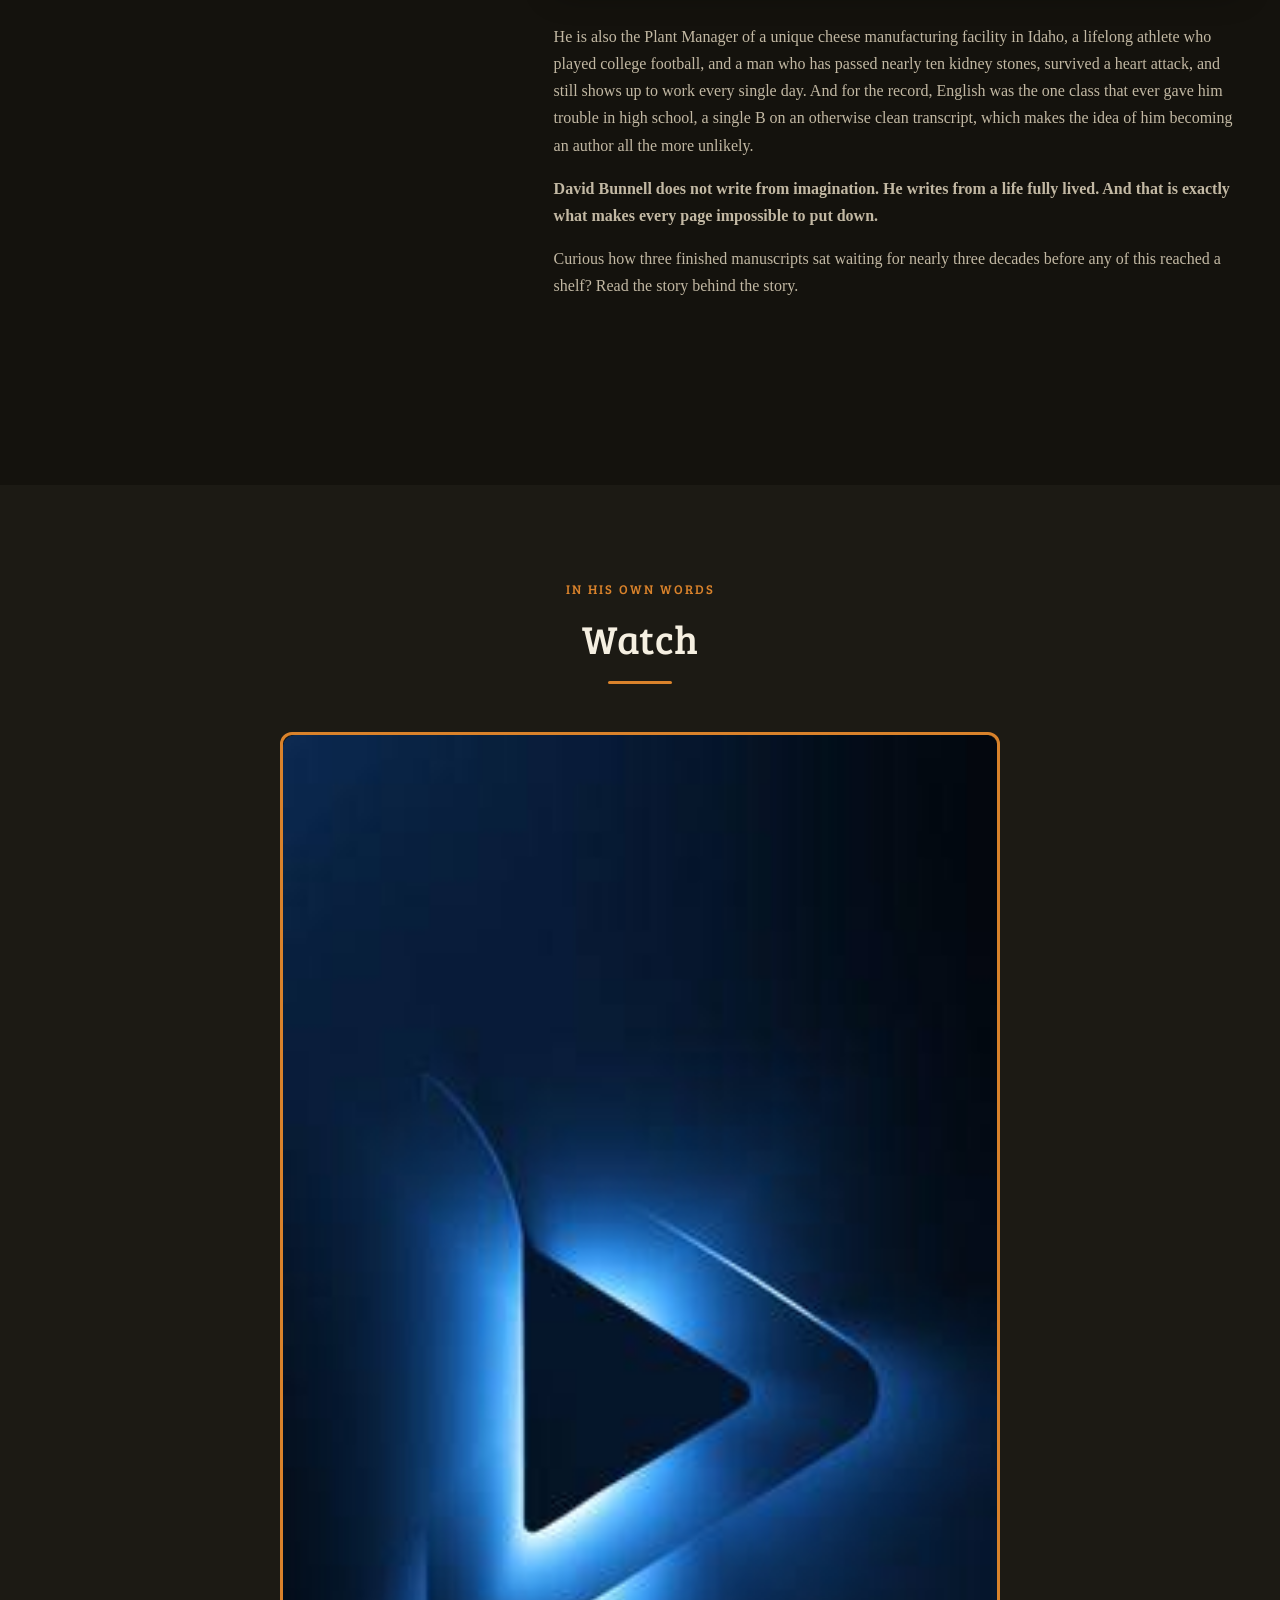
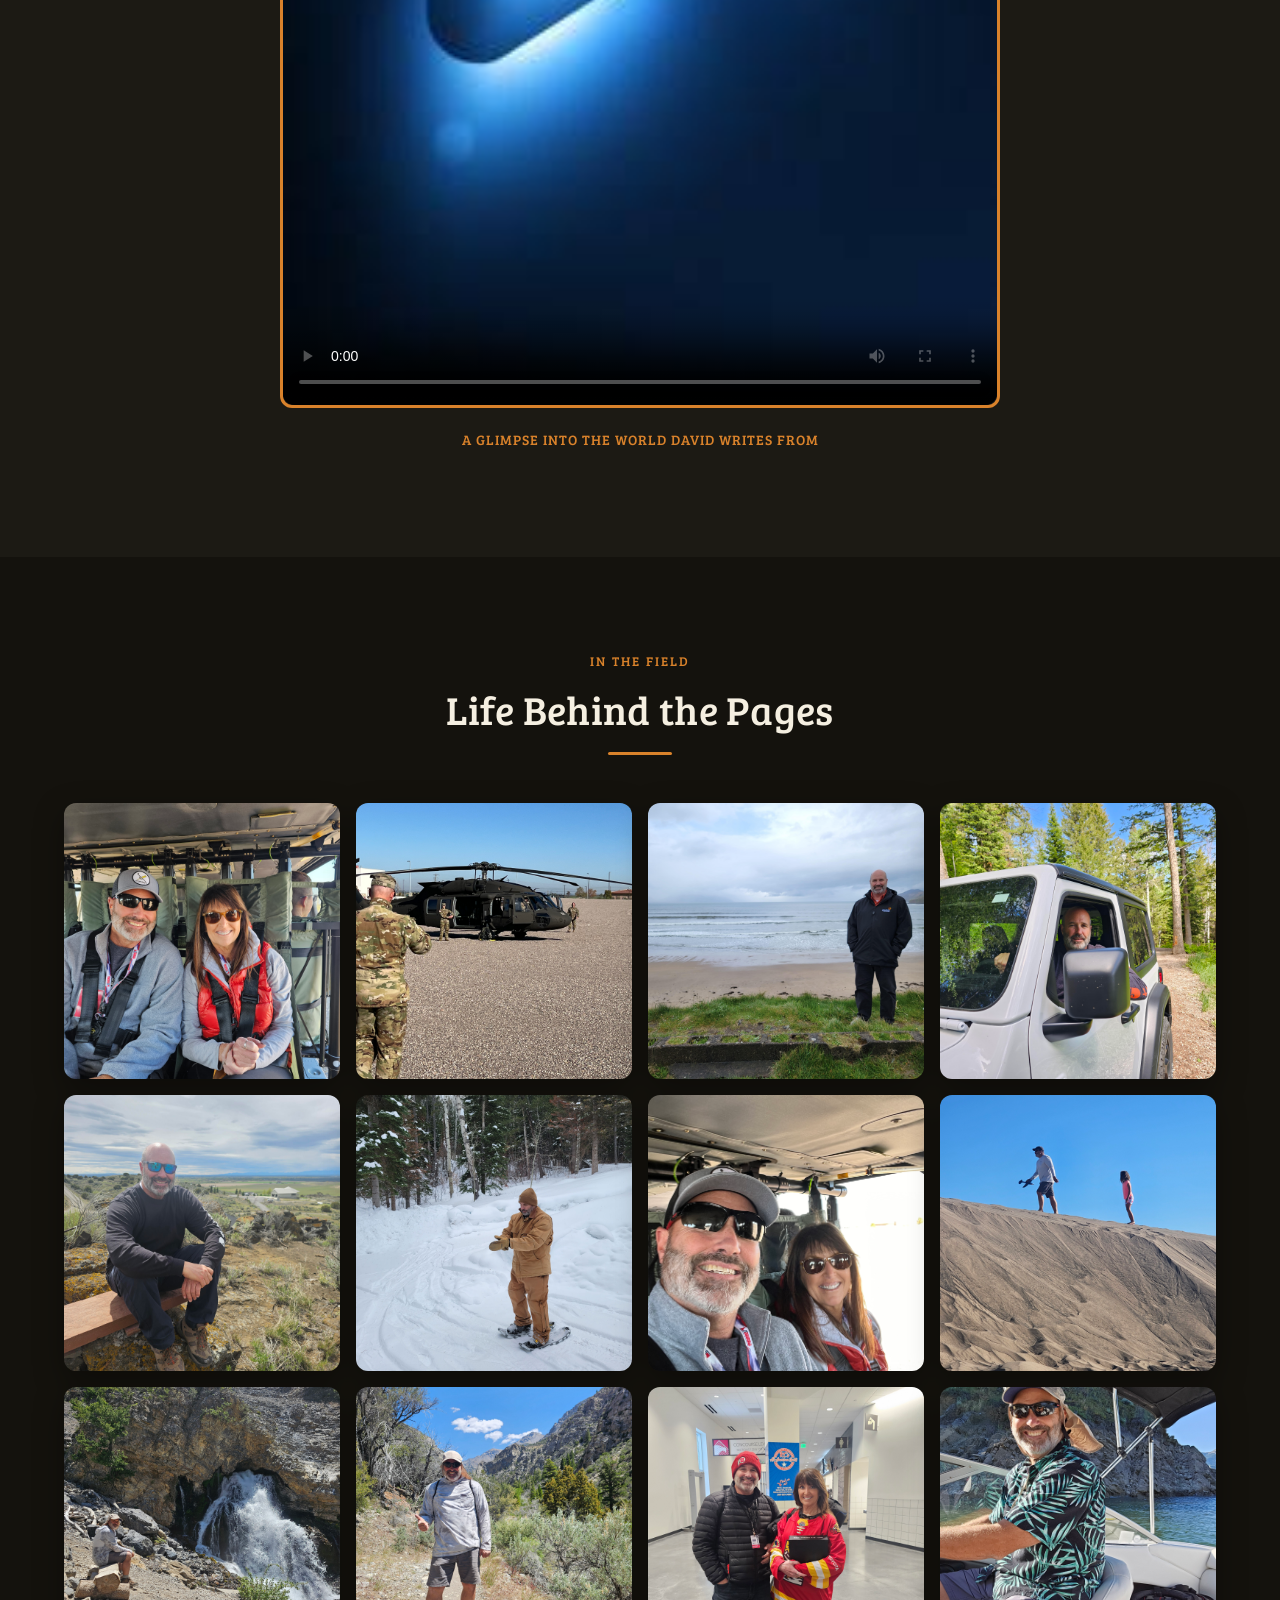
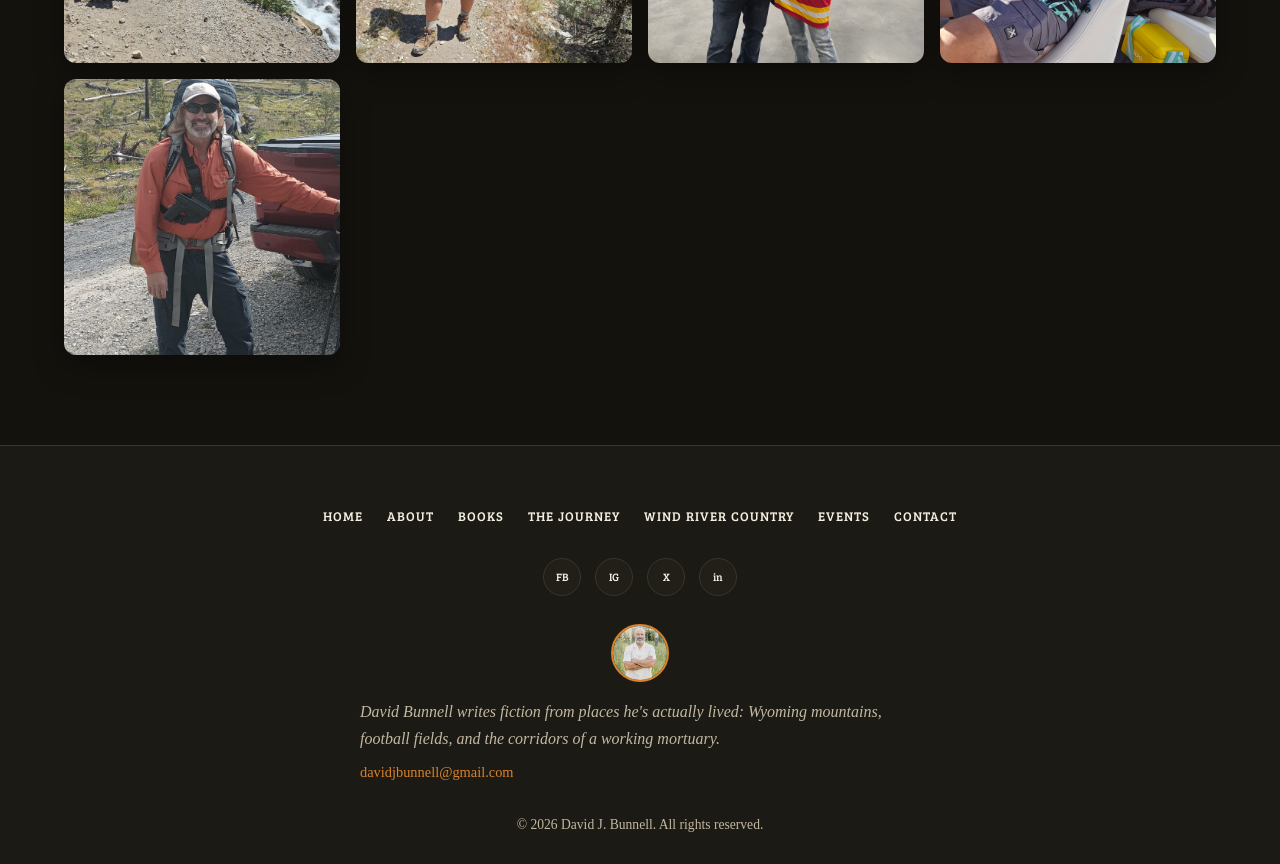
==== commit c5f63dde: "Update about.html" ====
--- a/about.html
+++ b/about.html
@@ -117,6 +117,7 @@
       <img src="20240622_121415.jpg" alt="David snowshoeing in winter">
       <img src="20240113_163350.jpg" alt="David snowshoeing in winter">
       <img src="20230729_180458.jpg" alt="David snowshoeing in winter">
+      <img src="unnamed.png" alt="David snowshoeing in winter">
     </div>
   </div>
 </section>
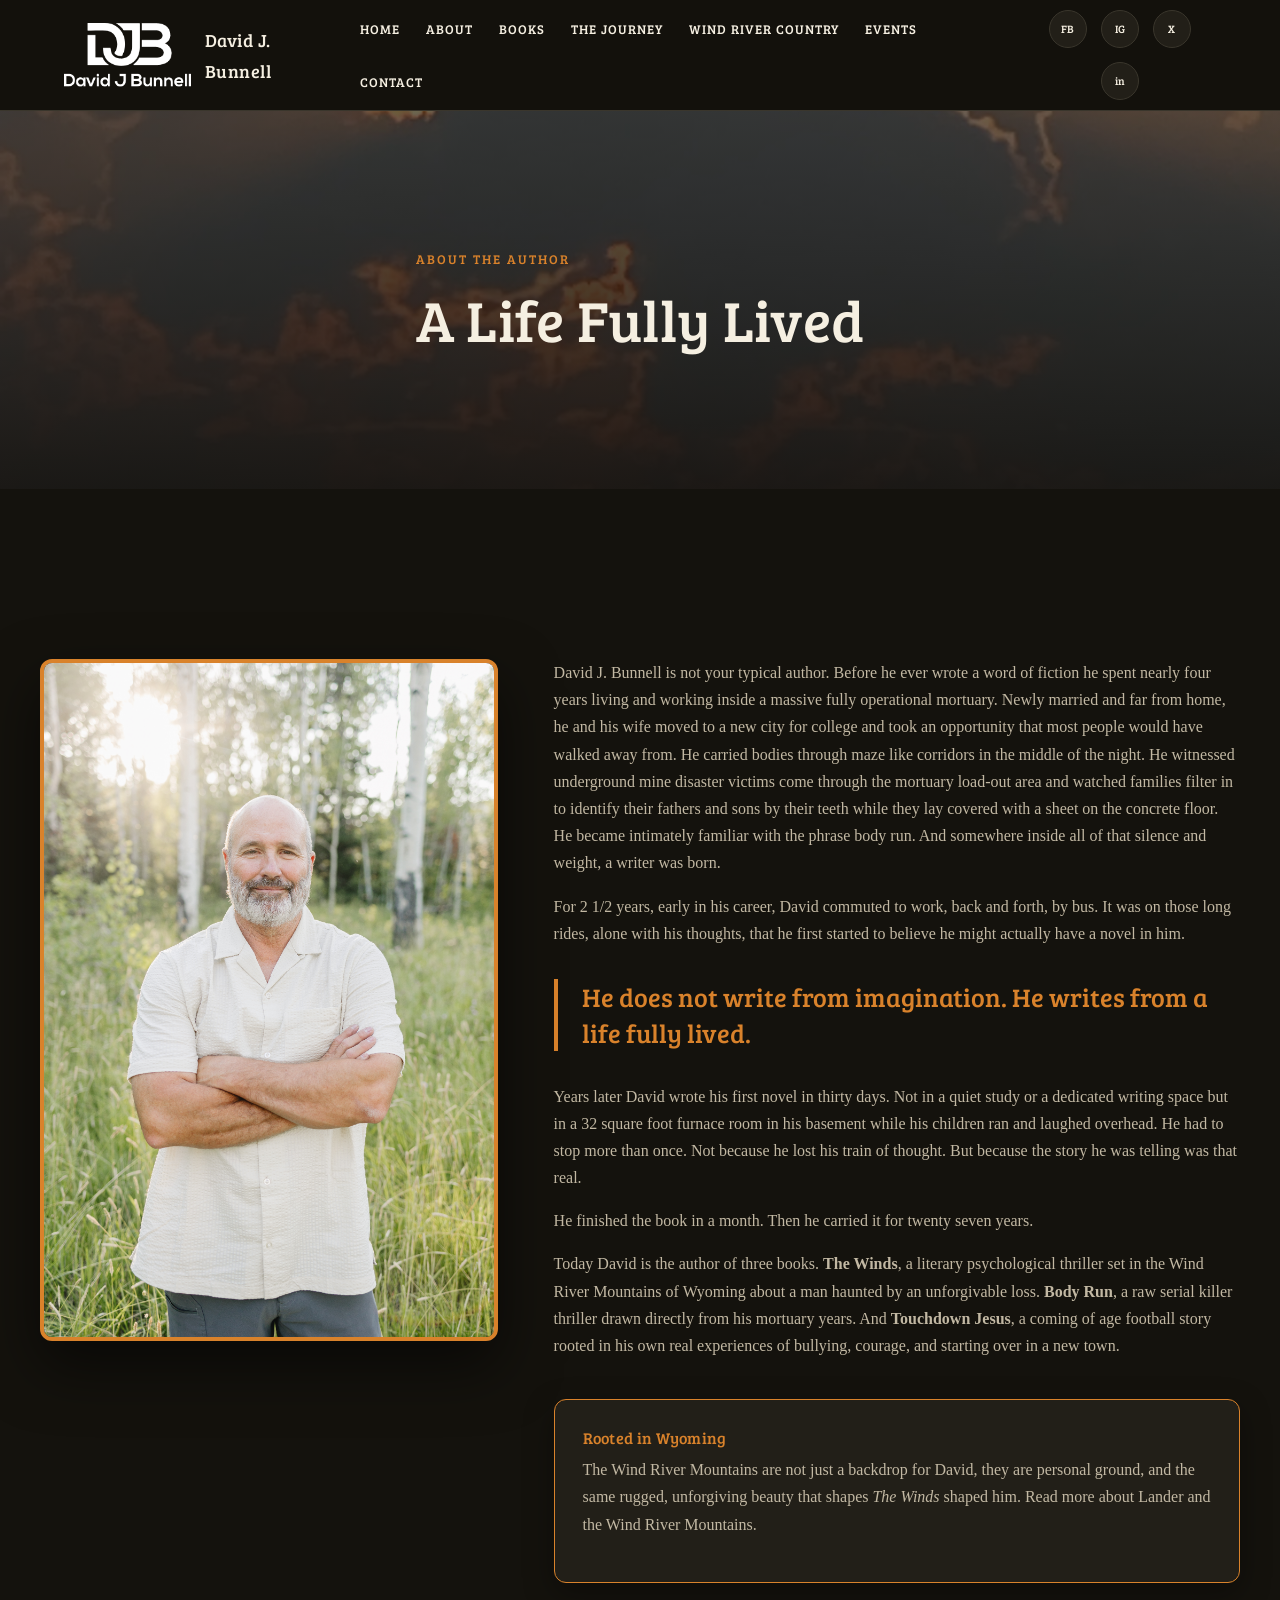
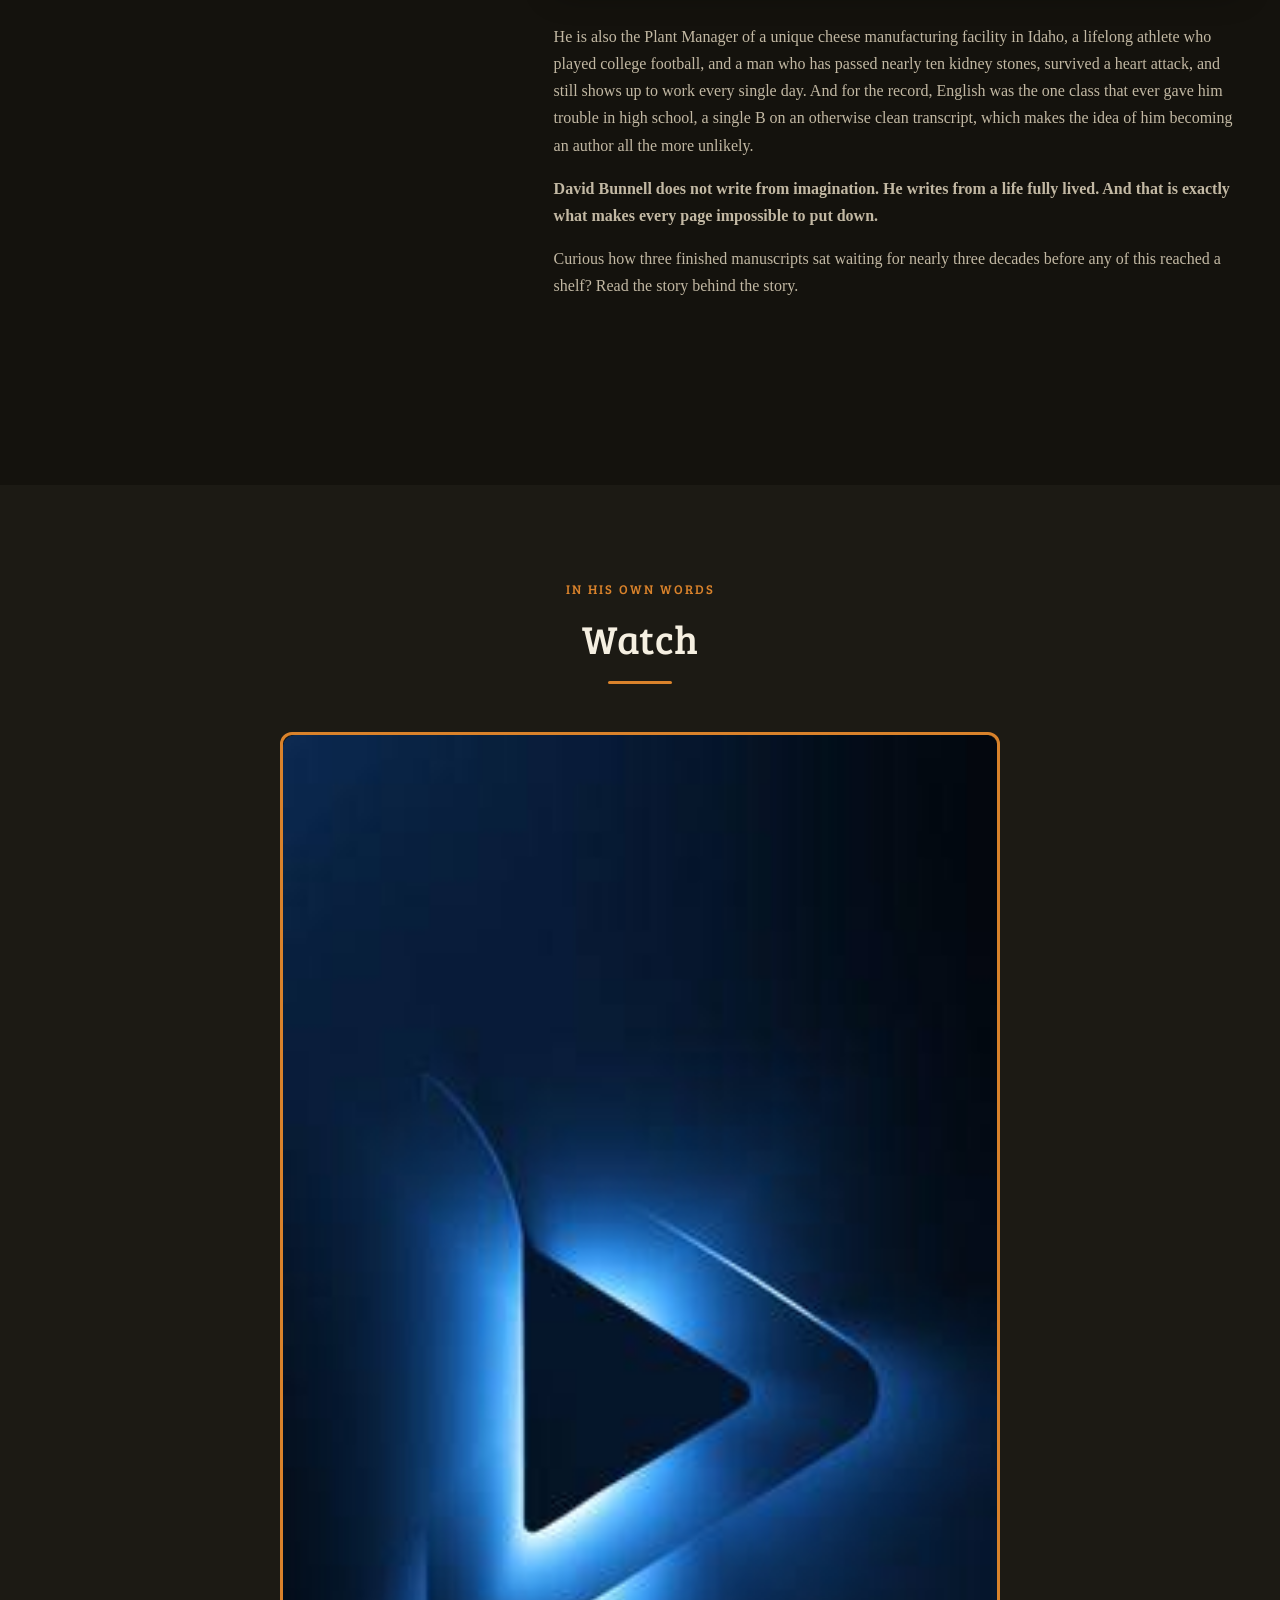
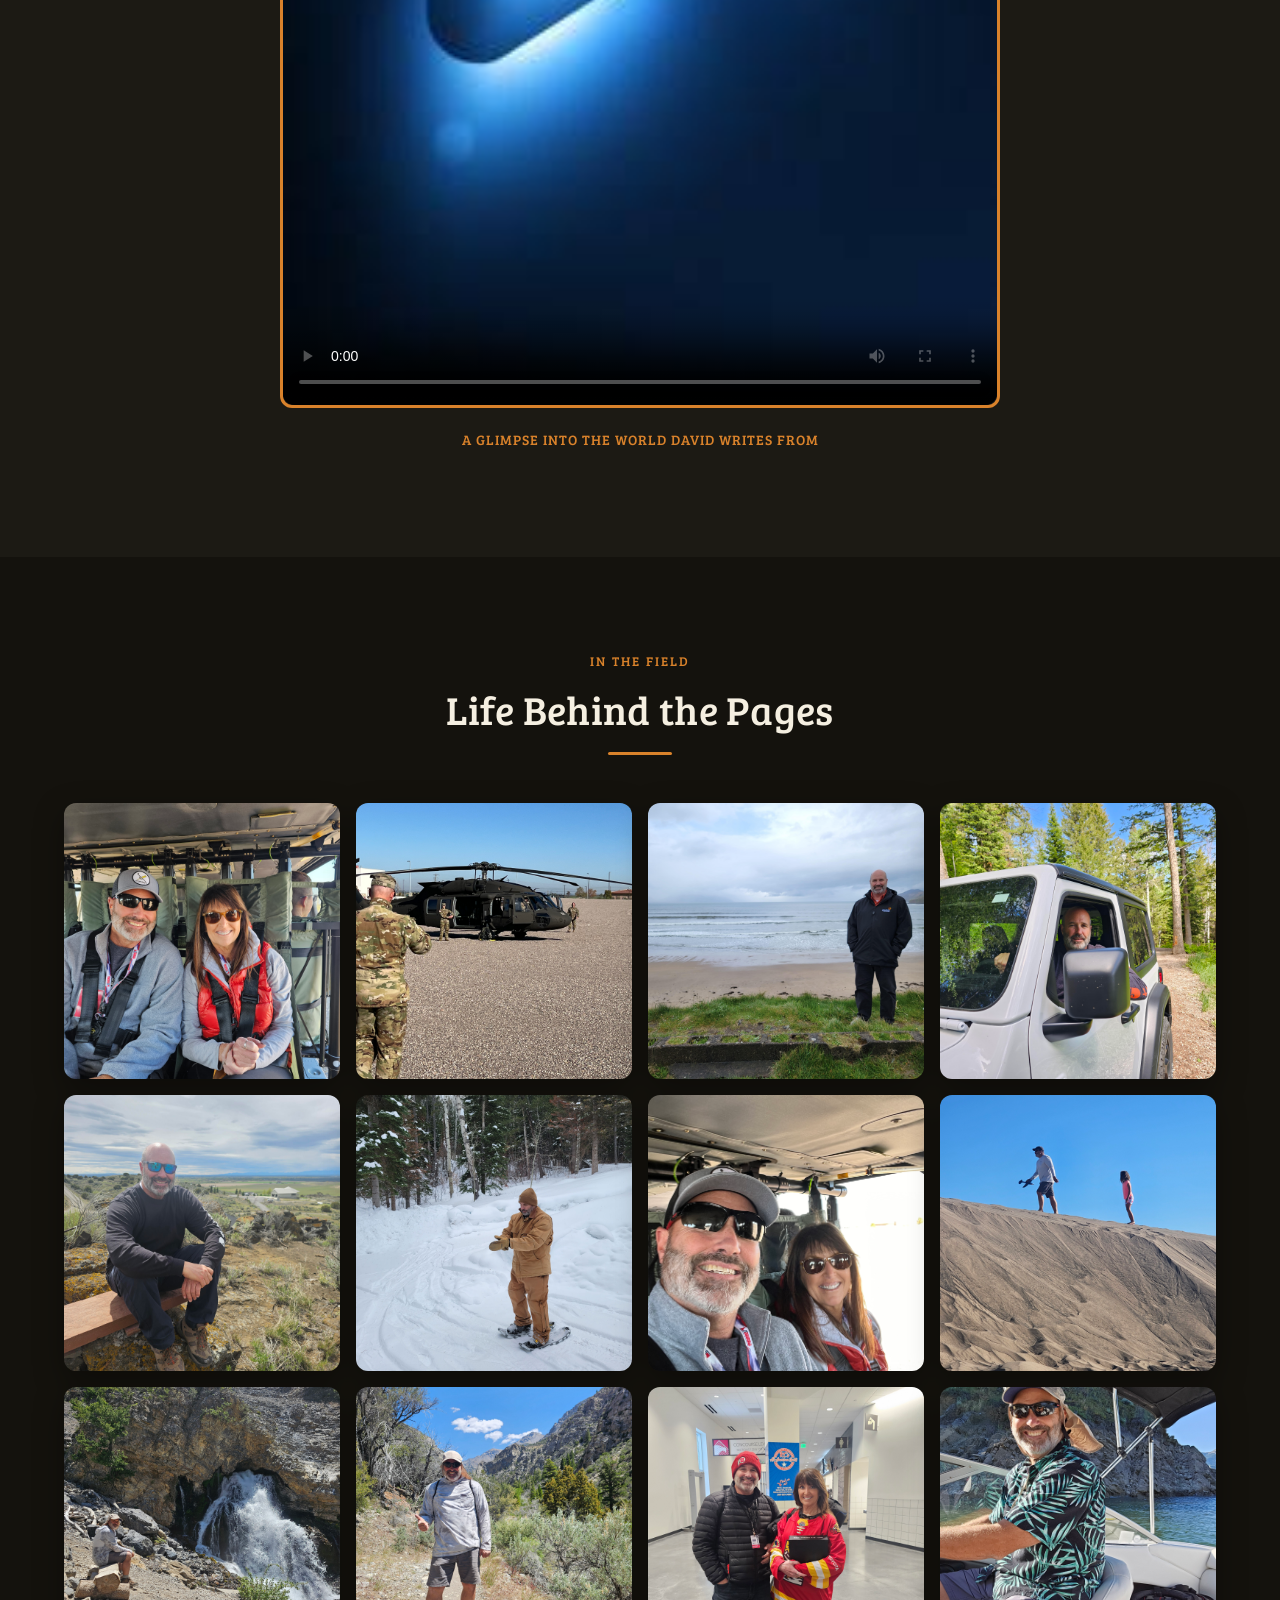
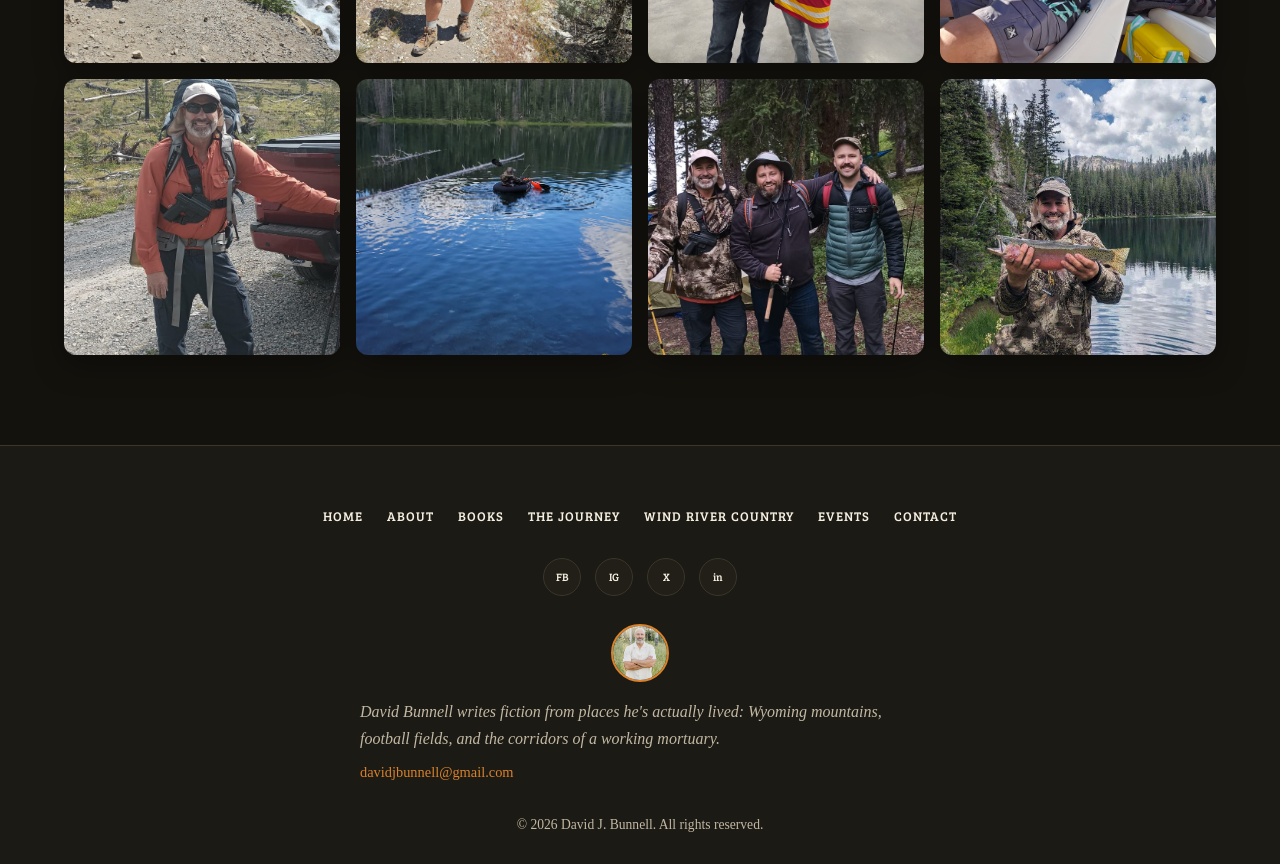
==== commit 84a29625: "Update about.html" ====
--- a/about.html
+++ b/about.html
@@ -118,6 +118,9 @@
       <img src="20240113_163350.jpg" alt="David snowshoeing in winter">
       <img src="20230729_180458.jpg" alt="David snowshoeing in winter">
       <img src="unnamed.png" alt="David snowshoeing in winter">
+      <img src="Image (3).png" alt="David snowshoeing in winter">
+      <img src="Image (4).png" alt="David snowshoeing in winter">
+      <img src="Image (5).png" alt="David snowshoeing in winter">
     </div>
   </div>
 </section>
